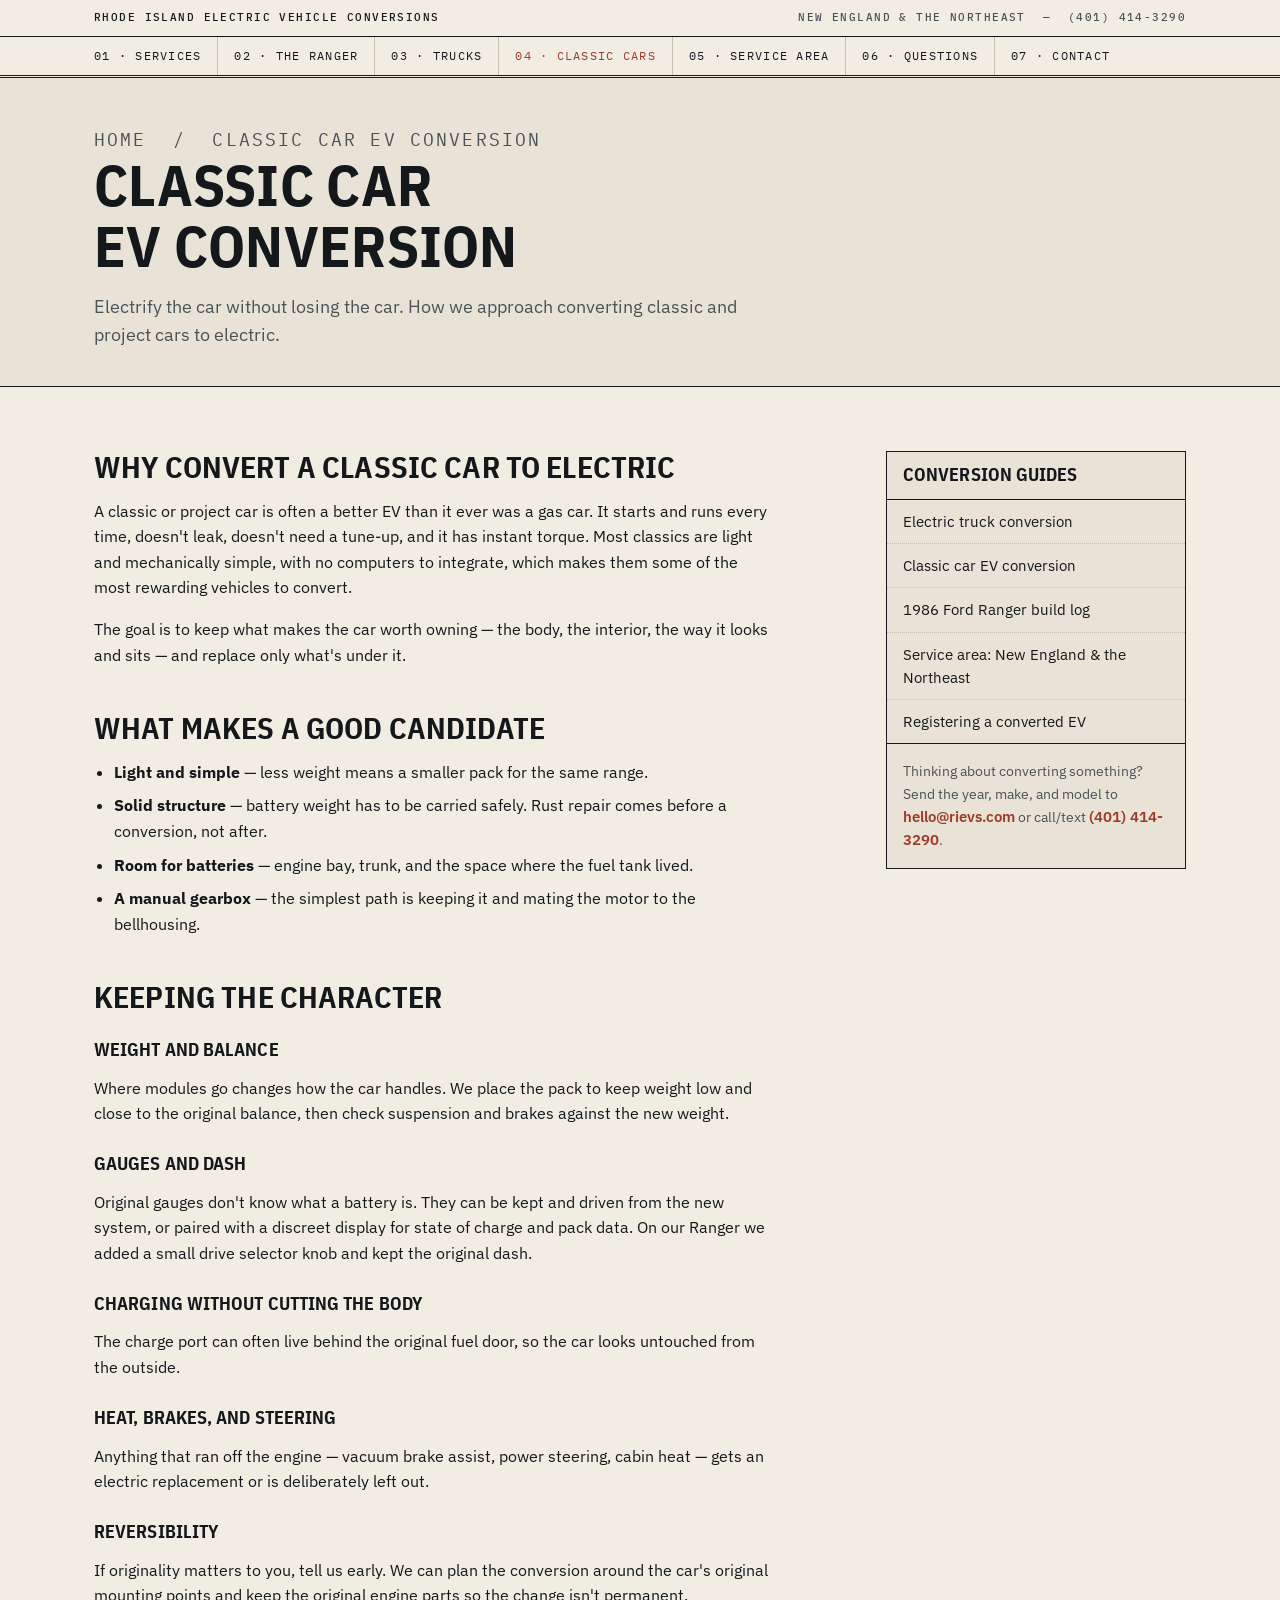
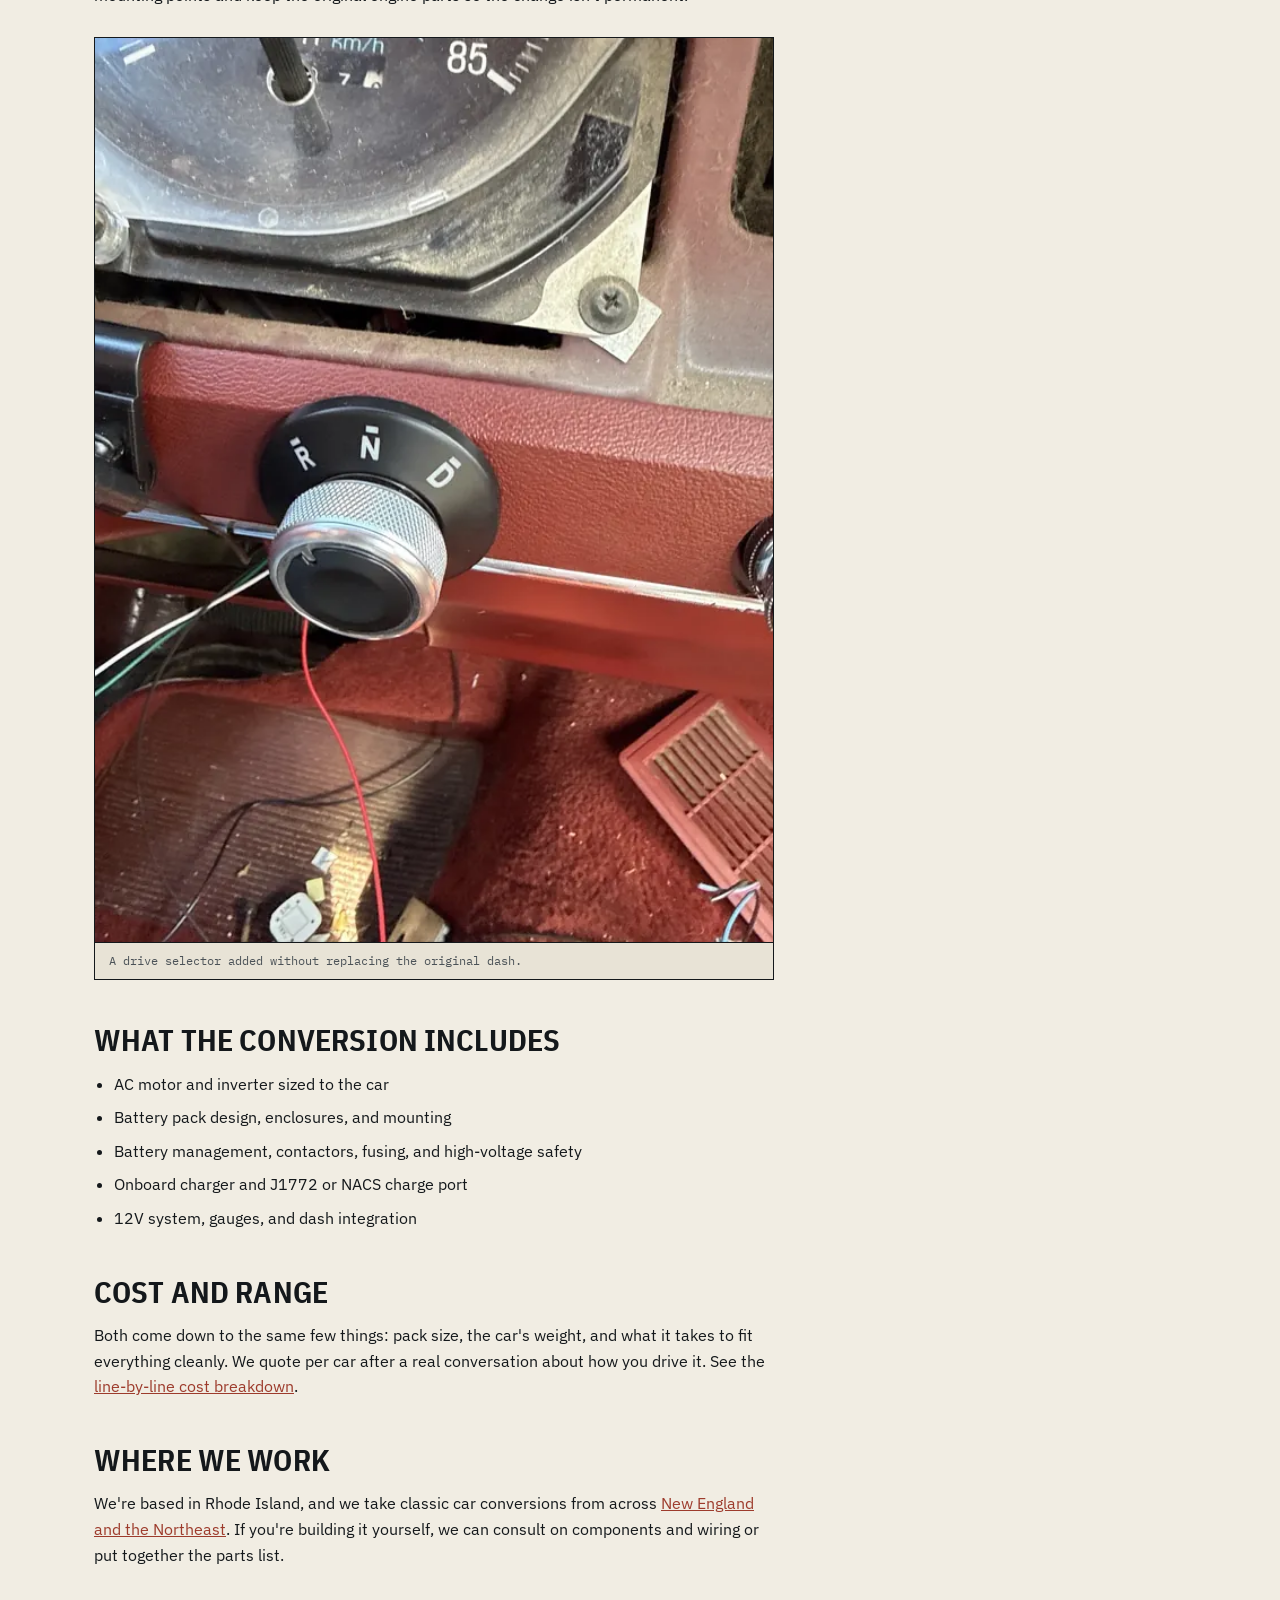
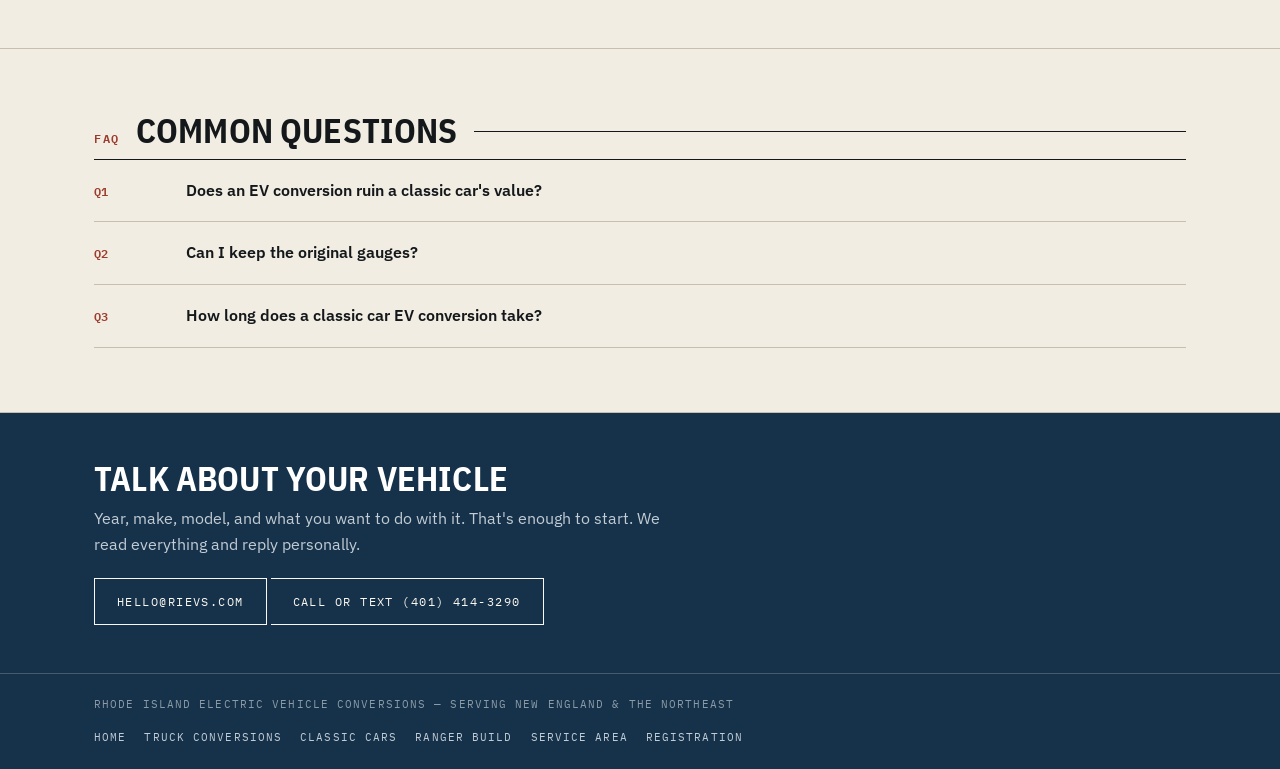
==== classic-car-ev-conversion/index.html @ 39cf6d48 "Publish SEO build-out: five topic pages, sitemap, schema; add phone; cut the shop claim" ====
<!doctype html>
<html lang="en">
<head>
<meta charset="utf-8">
<meta name="viewport" content="width=device-width, initial-scale=1">
<title>Classic Car EV Conversion | Electric Car Conversions in New England</title>
<meta name="description" content="Classic and project car EV conversions in Rhode Island, New England, and the Northeast. How to electrify a classic car while keeping its character: weight, gauges, charging, and reversibility.">
<link rel="canonical" href="https://rievs.com/classic-car-ev-conversion/">
<meta property="og:type" content="article">
<meta property="og:site_name" content="Rhode Island Electric Vehicle Conversions">
<meta property="og:title" content="Classic Car EV Conversion | Electric Car Conversions in New England">
<meta property="og:description" content="Classic and project car EV conversions in Rhode Island, New England, and the Northeast. How to electrify a classic car while keeping its character: weight, gauges, charging, and reversibility.">
<meta property="og:url" content="https://rievs.com/classic-car-ev-conversion/">
<meta property="og:image" content="https://rievs.com/img/og-ranger.jpg">
<meta name="twitter:card" content="summary_large_image">
<link rel="icon" href="/favicon.svg" type="image/svg+xml">
<link rel="icon" href="/favicon-32.png" sizes="32x32" type="image/png">
<link rel="apple-touch-icon" href="/apple-touch-icon.png">
<meta name="theme-color" content="#16324a">
<link rel="preconnect" href="https://fonts.googleapis.com">
<link rel="preconnect" href="https://fonts.gstatic.com" crossorigin>
<link href="https://fonts.googleapis.com/css2?family=IBM+Plex+Mono:wght@400;500;600&family=IBM+Plex+Sans+Condensed:wght@600;700&family=IBM+Plex+Sans:wght@400;600&display=swap" rel="stylesheet">
<link rel="stylesheet" href="/assets/site.css">
<script type="application/ld+json">
{
  "@context": "https://schema.org",
  "@graph": [
    {
      "@type": "BreadcrumbList",
      "itemListElement": [
        {
          "@type": "ListItem",
          "position": 1,
          "name": "Home",
          "item": "https://rievs.com/"
        },
        {
          "@type": "ListItem",
          "position": 2,
          "name": "Classic car EV conversion",
          "item": "https://rievs.com/classic-car-ev-conversion/"
        }
      ]
    },
    {
      "@type": "Article",
      "headline": "Classic car EV conversion",
      "description": "Classic and project car EV conversions in Rhode Island, New England, and the Northeast. How to electrify a classic car while keeping its character: weight, gauges, charging, and reversibility.",
      "image": "https://rievs.com/img/og-ranger.jpg",
      "mainEntityOfPage": "https://rievs.com/classic-car-ev-conversion/",
      "author": {
        "@type": "Organization",
        "name": "Rhode Island Electric Vehicle Conversions",
        "url": "https://rievs.com/"
      },
      "publisher": {
        "@type": "Organization",
        "name": "Rhode Island Electric Vehicle Conversions",
        "url": "https://rievs.com/",
        "logo": {
          "@type": "ImageObject",
          "url": "https://rievs.com/apple-touch-icon.png"
        }
      },
      "dateModified": "2026-09-13"
    },
    {
      "@type": "FAQPage",
      "mainEntity": [
        {
          "@type": "Question",
          "name": "Does an EV conversion ruin a classic car's value?",
          "acceptedAnswer": {
            "@type": "Answer",
            "text": "It depends on the car. For rare, numbers-matching cars, a reversible conversion that keeps the original parts is the safer approach. For drivers and project cars, a well-done conversion can make the car far more usable. Talk to us before you start."
          }
        },
        {
          "@type": "Question",
          "name": "Can I keep the original gauges?",
          "acceptedAnswer": {
            "@type": "Answer",
            "text": "Often, yes. Original gauges can be kept and paired with the new system or a discreet added display."
          }
        },
        {
          "@type": "Question",
          "name": "How long does a classic car EV conversion take?",
          "acceptedAnswer": {
            "@type": "Answer",
            "text": "It varies with the car's condition and the amount of fabrication. We give a timeline with the spec and quote."
          }
        }
      ]
    }
  ]
}
</script>
</head>
<body>
<a class="skip" href="#main">Skip to content</a>

<div class="topbar">
  <div class="wrap">
    <span><a href="/" style="color:inherit;text-decoration:none">Rhode Island Electric Vehicle Conversions</a></span>
    <span class="right">New England &amp; the Northeast &nbsp;&mdash;&nbsp; <a href="tel:+14014143290">(401) 414-3290</a></span>
  </div>
</div>

<nav class="navrail" aria-label="Main">
  <div class="wrap">
    <a href="/#services">01 &middot; Services</a>
    <a href="/ford-ranger-ev-conversion/">02 &middot; The Ranger</a>
    <a href="/electric-truck-conversion/">03 &middot; Trucks</a>
    <a href="/classic-car-ev-conversion/" aria-current="page">04 &middot; Classic cars</a>
    <a href="/ev-conversion-new-england/">05 &middot; Service area</a>
    <a href="/#faq">06 &middot; Questions</a>
    <a href="/#contact">07 &middot; Contact</a>
  </div>
</nav>

<main id="main">
<header class="pagehead">
  <div class="wrap">
    <p class="crumbs"><a href="/">Home</a> &nbsp;/&nbsp; Classic car EV conversion</p>
    <h1>Classic car EV conversion</h1>
    <p>Electrify the car without losing the car. How we approach converting classic and project cars to electric.</p>
  </div>
</header>

<section>
  <div class="wrap article">
    <article class="prose">
      <h2>Why convert a classic car to electric</h2>
      <p>A classic or project car is often a better EV than it ever was a gas car. It starts and runs
        every time, doesn't leak, doesn't need a tune-up, and it has instant torque. Most classics are light and
        mechanically simple, with no computers to integrate, which makes them some of the most rewarding
        vehicles to convert.</p>
      <p>The goal is to keep what makes the car worth owning &mdash; the body, the interior, the way it looks
        and sits &mdash; and replace only what's under it.</p>

      <h2>What makes a good candidate</h2>
      <ul>
        <li><b>Light and simple</b> &mdash; less weight means a smaller pack for the same range.</li>
        <li><b>Solid structure</b> &mdash; battery weight has to be carried safely. Rust repair comes before
          a conversion, not after.</li>
        <li><b>Room for batteries</b> &mdash; engine bay, trunk, and the space where the fuel tank lived.</li>
        <li><b>A manual gearbox</b> &mdash; the simplest path is keeping it and mating the motor to the bellhousing.</li>
      </ul>

      <h2>Keeping the character</h2>
      <h3>Weight and balance</h3>
      <p>Where modules go changes how the car handles. We place the pack to keep weight low and close to the
        original balance, then check suspension and brakes against the new weight.</p>
      <h3>Gauges and dash</h3>
      <p>Original gauges don't know what a battery is. They can be kept and driven from the new system, or
        paired with a discreet display for state of charge and pack data. On our Ranger we added a small
        drive selector knob and kept the original dash.</p>
      <h3>Charging without cutting the body</h3>
      <p>The charge port can often live behind the original fuel door, so the car looks untouched from
        the outside.</p>
      <h3>Heat, brakes, and steering</h3>
      <p>Anything that ran off the engine &mdash; vacuum brake assist, power steering, cabin heat &mdash; gets
        an electric replacement or is deliberately left out.</p>
      <h3>Reversibility</h3>
      <p>If originality matters to you, tell us early. We can plan the conversion around the car's
        original mounting points and keep the original engine parts so the change isn't permanent.</p>

      <figure>
        <img src="/img/selector-800.webp" srcset="/img/selector-800.webp 800w, /img/selector-1600.webp 1600w" sizes="(max-width:900px) 100vw, 700px"
             width="1350" height="1800" loading="lazy" alt="Discreet rotary drive selector installed in an original dashboard during an EV conversion">
        <figcaption>A drive selector added without replacing the original dash.</figcaption>
      </figure>

      <h2>What the conversion includes</h2>
      <ul>
        <li>AC motor and inverter sized to the car</li>
        <li>Battery pack design, enclosures, and mounting</li>
        <li>Battery management, contactors, fusing, and high-voltage safety</li>
        <li>Onboard charger and J1772 or NACS charge port</li>
        <li>12V system, gauges, and dash integration</li>
      </ul>

      <h2>Cost and range</h2>
      <p>Both come down to the same few things: pack size, the car's weight, and what it takes to fit
        everything cleanly. We quote per car after a real conversation about how you drive it. See the
        <a href="/#faq">line-by-line cost breakdown</a>.</p>

      <h2>Where we work</h2>
      <p>We're based in Rhode Island, and we take classic car conversions from across
        <a href="/ev-conversion-new-england/">New England and the Northeast</a>. If you're building it yourself,
        we can consult on components and wiring or put together the parts list.</p>

    </article>
    <aside class="aside" aria-label="Guides">
      <h2>Conversion guides</h2>
      <ul>
        <li><a href="/electric-truck-conversion/">Electric truck conversion</a></li>
        <li><a href="/classic-car-ev-conversion/" aria-current="page">Classic car EV conversion</a></li>
        <li><a href="/ford-ranger-ev-conversion/">1986 Ford Ranger build log</a></li>
        <li><a href="/ev-conversion-new-england/">Service area: New England &amp; the Northeast</a></li>
        <li><a href="/ev-conversion-registration/">Registering a converted EV</a></li>
      </ul>
      <div class="ask">Thinking about converting something? Send the year, make, and model to
        <a href="mailto:hello@rievs.com?subject=EV%20conversion%20inquiry">hello@rievs.com</a> or call/text <a href="tel:+14014143290">(401) 414-3290</a>.</div>
    </aside>
  </div>
</section>

<section>
  <div class="wrap">
    <div class="sec-head"><span class="sec-no">FAQ</span><h2>Common questions</h2><span class="fill"></span></div>
    <div class="faq">
      <details>
        <summary><span class="q">Q1</span><span>Does an EV conversion ruin a classic car&#x27;s value?</span></summary>
        <div class="answer"><p>It depends on the car. For rare, numbers-matching cars, a reversible conversion that keeps the original parts is the safer approach. For drivers and project cars, a well-done conversion can make the car far more usable. Talk to us before you start.</p></div>
      </details>
      <details>
        <summary><span class="q">Q2</span><span>Can I keep the original gauges?</span></summary>
        <div class="answer"><p>Often, yes. Original gauges can be kept and paired with the new system or a discreet added display.</p></div>
      </details>
      <details>
        <summary><span class="q">Q3</span><span>How long does a classic car EV conversion take?</span></summary>
        <div class="answer"><p>It varies with the car's condition and the amount of fabrication. We give a timeline with the spec and quote.</p></div>
      </details>
    </div>
  </div>
</section>
<section class="cta-band">
  <div class="wrap">
    <h2>Talk about your vehicle</h2>
    <p>Year, make, model, and what you want to do with it. That's enough to start. We read everything and reply personally.</p>
    <a class="btn" href="mailto:hello@rievs.com?subject=EV%20conversion%20inquiry">hello@rievs.com</a>
    <a class="btn" href="tel:+14014143290" style="border-left:none">Call or text (401) 414-3290</a>
  </div>
</section>
</main>

<footer>
  <div class="wrap">
    <span>Rhode Island Electric Vehicle Conversions &mdash; serving New England &amp; the Northeast</span>
    <nav aria-label="Footer">
      <a href="/">Home</a>
      <a href="/electric-truck-conversion/">Truck conversions</a>
      <a href="/classic-car-ev-conversion/">Classic cars</a>
      <a href="/ford-ranger-ev-conversion/">Ranger build</a>
      <a href="/ev-conversion-new-england/">Service area</a>
      <a href="/ev-conversion-registration/">Registration</a>
    </nav>
  </div>
</footer>
</body>
</html>
---- assets/site.css ----
:root{
    --paper:#f1ede3;
    --paper-2:#e8e3d6;
    --ink:#14181b;
    --ink-2:#4b5257;
    --rule:#c6bfae;
    --rule-hard:#14181b;
    --oxide:#9d3b2c;        /* figure numbers, section marks */
    --navy:#16324a;         /* bay, plates, footer */
    --max:1140px;
  }
  *{box-sizing:border-box}
  html{scroll-behavior:smooth}
  body{
    margin:0; background:var(--paper); color:var(--ink);
    font:16px/1.6 "IBM Plex Sans",ui-sans-serif,-apple-system,Helvetica,Arial,sans-serif;
    -webkit-font-smoothing:antialiased;
  }
  a{color:var(--oxide)}
  .wrap{max-width:var(--max); margin:0 auto; padding:0 24px}
  h1,h2,h3{font-family:"IBM Plex Sans Condensed",Impact,sans-serif; font-weight:700;
    line-height:1.05; margin:0; text-transform:uppercase; letter-spacing:.005em}
  .mono{font-family:"IBM Plex Mono",ui-monospace,Menlo,monospace}

  /* ---------- top bar ---------- */
  .topbar{border-bottom:1px solid var(--rule-hard); background:var(--paper)}
  .topbar .wrap{display:flex; justify-content:space-between; align-items:baseline;
    gap:16px; padding-block:9px; flex-wrap:wrap}
  .topbar span{font-family:"IBM Plex Mono",monospace; font-size:11px; font-weight:500;
    letter-spacing:.13em; text-transform:uppercase}
  .topbar .right{color:var(--ink-2)}
  .topbar a{color:inherit; text-decoration:none}
  .topbar a:hover{color:var(--oxide)}
  .mailplate a.tel{display:block; margin-top:16px; font-family:"IBM Plex Mono",monospace;
    font-weight:500; font-size:15px; letter-spacing:.05em; color:#c2ccd4; word-break:normal}
  .mailplate a.tel:hover{color:#e6b88a}

  /* ---------- nav rail ---------- */
  .navrail{border-bottom:3px double var(--rule-hard); background:var(--paper)}
  .navrail .wrap{display:flex; gap:0; flex-wrap:wrap; padding-block:0}
  .navrail a{font-family:"IBM Plex Mono",monospace; font-size:11.5px; letter-spacing:.11em;
    text-transform:uppercase; text-decoration:none; color:var(--ink); padding:10px 16px 10px 0;
    margin-right:16px; border-right:1px solid var(--rule)}
  .navrail a:last-child{border-right:none; margin-right:0}
  .navrail a:hover{color:var(--oxide)}
  @media(max-width:640px){ .navrail a{padding-right:10px; margin-right:10px; font-size:10.5px} }

  /* ---------- masthead ---------- */
  .masthead{position:relative; border-bottom:1px solid var(--rule-hard);
    background:var(--navy); min-height:min(78vh,720px); display:flex; align-items:flex-end}
  .masthead-photo{position:absolute; inset:0; overflow:hidden}
  .masthead-photo img{width:100%; height:100%; object-fit:cover; display:block;
    filter:saturate(.9) contrast(1.04)}
  .masthead::after{content:""; position:absolute; inset:0;
    background:linear-gradient(to top, rgba(12,18,24,.94) 0%, rgba(12,18,24,.62) 38%, rgba(12,18,24,.18) 72%, rgba(12,18,24,.30) 100%)}
  .masthead .wrap{position:relative; z-index:2; padding-block:0 44px; width:100%}
  .plate{border:1px solid rgba(241,237,227,.55); border-left-width:4px;
    padding:26px 28px 28px; max-width:720px; background:rgba(12,18,24,.34)}
  .plate .stamp{font-family:"IBM Plex Mono",monospace; font-size:11px; letter-spacing:.16em;
    text-transform:uppercase; color:#e6b88a; display:block; margin-bottom:14px}
  .masthead h1{font-size:clamp(38px,7.4vw,76px); color:#fbf8f1; margin-bottom:16px}
  .masthead p{color:#d3d9de; font-size:clamp(15.5px,1.7vw,18px); max-width:52ch; margin:0 0 22px}
  .cta{display:flex; gap:0; flex-wrap:wrap}
  .btn{font-family:"IBM Plex Mono",monospace; font-size:12px; letter-spacing:.12em;
    text-transform:uppercase; text-decoration:none; padding:13px 22px; border:1px solid #fbf8f1;
    display:inline-block}
  .btn-a{background:#fbf8f1; color:var(--ink)}
  .btn-a:hover{background:var(--oxide); border-color:var(--oxide); color:#fbf8f1}
  .btn-b{color:#fbf8f1; border-left:none}
  .btn-b:hover{background:rgba(251,248,241,.14)}
  @media(max-width:520px){ .btn-b{border-left:1px solid #fbf8f1} }

  /* ---------- sections ---------- */
  section{padding:64px 0; border-bottom:1px solid var(--rule)}
  .sec-head{display:flex; align-items:baseline; gap:16px; margin-bottom:10px}
  .sec-no{font-family:"IBM Plex Mono",monospace; font-size:11.5px; font-weight:600;
    letter-spacing:.14em; color:var(--oxide); white-space:nowrap}
  .sec-head h2{font-size:clamp(24px,3.3vw,34px)}
  .sec-head .fill{flex:1; height:1px; background:var(--rule-hard); align-self:center}
  .lede{color:var(--ink-2); max-width:64ch; margin:0 0 34px; font-size:15.5px}

  /* ---------- numbered list rows (services, process) ---------- */
  .rows{border-top:1px solid var(--rule-hard)}
  .row{display:grid; grid-template-columns:88px 1fr 1.05fr; gap:26px;
    padding:24px 0; border-bottom:1px solid var(--rule); align-items:start}
  @media(max-width:800px){ .row{grid-template-columns:62px 1fr; gap:18px}
    .row .row-detail{grid-column:2} }
  .row-no{font-family:"IBM Plex Mono",monospace; font-size:13px; font-weight:600; color:var(--oxide);
    padding-top:3px}
  .row h3{font-size:20px; margin-bottom:8px}
  .row p{color:var(--ink-2); font-size:15px; margin:0}
  .row ul{margin:0; padding:0; list-style:none}
  .row li{font-family:"IBM Plex Mono",monospace; font-size:12.5px; color:var(--ink-2);
    padding:5px 0; border-bottom:1px dotted var(--rule)}
  .row li:last-child{border-bottom:none}

  /* ---------- build / spec sheet ---------- */
  .build-grid{display:grid; grid-template-columns:1fr 1fr; gap:0; border:1px solid var(--rule-hard)}
  @media(max-width:800px){ .build-grid{grid-template-columns:1fr} }
  .build-fig{border-right:1px solid var(--rule-hard); background:var(--paper-2)}
  @media(max-width:800px){ .build-fig{border-right:none; border-bottom:1px solid var(--rule-hard)} }
  .build-fig .frame{aspect-ratio:4/5; overflow:hidden; display:flex; align-items:center;
    justify-content:center; color:#8c8474; font-family:"IBM Plex Mono",monospace; font-size:12px}
  .build-fig img{width:100%; height:100%; object-fit:cover; display:block}
  .build-fig .cap{border-top:1px solid var(--rule-hard); padding:10px 16px;
    font-family:"IBM Plex Mono",monospace; font-size:11.5px; color:var(--ink-2)}
  .build-data{padding:24px 26px}
  .specs{width:100%; border-collapse:collapse; font-size:14px}
  .specs td{padding:9px 0; border-bottom:1px dotted var(--rule); vertical-align:top}
  .specs td:first-child{font-family:"IBM Plex Mono",monospace; font-size:11.5px;
    letter-spacing:.09em; text-transform:uppercase; color:var(--ink-2); width:46%; padding-right:14px}
  .status{margin-top:22px; border:1px solid var(--rule-hard); border-left:4px solid var(--oxide);
    padding:14px 16px; font-size:14px; color:var(--ink-2); background:var(--paper-2)}
  .status b{font-family:"IBM Plex Mono",monospace; font-size:11px; letter-spacing:.12em;
    text-transform:uppercase; color:var(--ink); display:block; margin-bottom:6px}
  .repo-note{margin-top:20px; font-size:14px; color:var(--ink-2)}

  /* ---------- plates (gallery) ---------- */
  .gallery{display:grid; grid-template-columns:1fr 1fr; gap:28px}
  @media(max-width:700px){ .gallery{grid-template-columns:1fr} }
  .gallery figure{margin:0; cursor:zoom-in}
  .gallery .frame{border:1px solid var(--rule-hard); background:var(--paper-2);
    aspect-ratio:4/3; overflow:hidden; display:flex; align-items:center; justify-content:center;
    color:#8c8474; font-family:"IBM Plex Mono",monospace; font-size:12px}
  .gallery img{width:100%; height:100%; object-fit:cover; display:block}
  .gallery figure:hover .frame{border-color:var(--oxide)}
  .gallery figcaption{font-family:"IBM Plex Mono",monospace; font-size:11.5px; line-height:1.55;
    color:var(--ink-2); padding-top:9px}
  .gallery .fig-no{color:var(--oxide); font-weight:600}
  .gallery figure.tall{grid-row:span 1}

  /* ---------- faq ---------- */
  .faq{border-top:1px solid var(--rule-hard)}
  details{border-bottom:1px solid var(--rule); padding:0}
  summary{cursor:pointer; list-style:none; display:grid; grid-template-columns:72px 1fr;
    gap:20px; padding:18px 0; font-weight:600; font-size:16px; align-items:baseline}
  @media(max-width:800px){ summary{grid-template-columns:52px 1fr; gap:14px} }
  summary::-webkit-details-marker{display:none}
  summary .q{font-family:"IBM Plex Mono",monospace; font-size:12px; font-weight:600; color:var(--oxide)}
  details[open] summary{border-bottom:1px dotted var(--rule)}
  .answer{padding:16px 0 22px 92px; color:var(--ink-2); font-size:15px}
  @media(max-width:800px){ .answer{padding-left:66px} }
  .answer p{margin:0 0 12px; max-width:66ch}
  .answer p:last-child{margin-bottom:0}
  .answer ul{margin:0 0 12px; padding-left:18px; max-width:66ch}
  .answer li{margin-bottom:8px}
  .answer li b{color:var(--ink)}

  /* ---------- contact ---------- */
  #contact{background:var(--navy); border-bottom:none; color:#eaeef2}
  #contact .sec-head h2{color:#fff}
  #contact .sec-no{color:#e6b88a}
  #contact .sec-head .fill{background:rgba(234,238,242,.4)}
  #contact .lede{color:#c2ccd4}
  .mailplate{border:1px solid rgba(234,238,242,.5); border-left-width:4px; padding:22px 24px;
    max-width:620px}
  .mailplate .stamp{font-family:"IBM Plex Mono",monospace; font-size:11px; letter-spacing:.14em;
    text-transform:uppercase; color:#e6b88a; display:block; margin-bottom:10px}
  .mailplate a{font-family:"IBM Plex Sans Condensed",sans-serif; font-weight:700;
    font-size:clamp(24px,4vw,36px); color:#fff; text-decoration:none; word-break:break-all}
  .mailplate a:hover{color:#e6b88a}

  /* ---------- colophon ---------- */
  footer{background:var(--navy); color:#8c9aa6; border-top:1px solid rgba(234,238,242,.22)}
  footer .wrap{display:flex; justify-content:space-between; gap:16px; flex-wrap:wrap;
    padding-block:22px; font-family:"IBM Plex Mono",monospace; font-size:11px;
    letter-spacing:.1em; text-transform:uppercase}

  /* ---------- lightbox ---------- */
  .lightbox{position:fixed; inset:0; z-index:50; background:rgba(12,18,24,.96);
    display:none; align-items:center; justify-content:center; padding:28px; cursor:zoom-out}
  .lightbox.open{display:flex}
  .lightbox img{max-width:100%; max-height:82vh; display:block; border:1px solid rgba(241,237,227,.4)}
  .lightbox figcaption{text-align:center; color:#c2ccd4; margin-top:14px;
    font-family:"IBM Plex Mono",monospace; font-size:12px}
  .lb-close{position:absolute; top:14px; right:20px; color:#c2ccd4; font-size:28px;
    background:none; border:none; cursor:pointer; line-height:1; font-family:"IBM Plex Mono",monospace}
  .lb-close:hover{color:#fff}

  /* ---------- skip link / focus ---------- */
  .skip{position:absolute; left:-9999px; top:0; background:var(--ink); color:#fff; padding:8px 12px; z-index:60}
  .skip:focus{left:12px; top:12px}
  a:focus-visible,summary:focus-visible,.btn:focus-visible{outline:2px solid var(--oxide); outline-offset:2px}
  .navrail a[aria-current="page"]{color:var(--oxide)}

  /* ---------- inner pages ---------- */
  .pagehead{border-bottom:1px solid var(--rule-hard); padding:48px 0 36px; background:var(--paper-2)}
  .crumbs{font-family:"IBM Plex Mono",monospace; font-size:11px; letter-spacing:.12em; text-transform:uppercase;
    color:var(--ink-2); margin:0 0 16px}
  .crumbs a{color:var(--ink-2); text-decoration:none}
  .crumbs a:hover{color:var(--oxide)}
  .pagehead h1{font-size:clamp(32px,5.4vw,58px); margin-bottom:16px; max-width:18ch; text-wrap:balance}
  .pagehead p{color:var(--ink-2); font-size:clamp(15.5px,1.6vw,18px); max-width:60ch; margin:0}
  .article{display:grid; grid-template-columns:minmax(0,1fr) 300px; gap:48px; align-items:start}
  @media(max-width:900px){ .article{grid-template-columns:1fr} }
  .prose{max-width:68ch}
  .prose h2{font-size:clamp(22px,2.8vw,30px); margin:44px 0 14px; text-wrap:balance}
  .prose h2:first-child{margin-top:0}
  .prose h3{font-size:18px; margin:28px 0 8px}
  .prose p,.prose li{font-size:16px; color:var(--ink)}
  .prose ul,.prose ol{padding-left:20px}
  .prose li{margin-bottom:8px}
  .prose figure{margin:28px 0; border:1px solid var(--rule-hard); background:var(--paper-2)}
  .prose figure img{width:100%; height:auto; display:block}
  .prose figcaption{border-top:1px solid var(--rule-hard); padding:9px 14px; font-family:"IBM Plex Mono",monospace;
    font-size:11.5px; color:var(--ink-2)}
  .prose table{width:100%; border-collapse:collapse; font-size:14.5px; margin:18px 0}
  .prose td,.prose th{text-align:left; padding:9px 10px 9px 0; border-bottom:1px dotted var(--rule); vertical-align:top}
  .prose th{font-family:"IBM Plex Mono",monospace; font-size:11px; letter-spacing:.1em; text-transform:uppercase;
    color:var(--ink-2); border-bottom:1px solid var(--rule-hard)}
  .tablewrap{overflow-x:auto}
  .note{border:1px solid var(--rule-hard); border-left:4px solid var(--oxide); background:var(--paper-2);
    padding:14px 16px; font-size:14.5px; color:var(--ink-2); margin:22px 0}
  .aside{position:sticky; top:20px; border:1px solid var(--rule-hard); background:var(--paper-2)}
  @media(max-width:900px){ .aside{position:static} }
  .aside h2{font-size:18px; padding:14px 16px; border-bottom:1px solid var(--rule-hard)}
  .aside ul{list-style:none; margin:0; padding:0}
  .aside li{border-bottom:1px dotted var(--rule)}
  .aside li:last-child{border-bottom:none}
  .aside a{display:block; padding:10px 16px; text-decoration:none; color:var(--ink); font-size:14.5px}
  .aside a:hover{color:var(--oxide)}
  .aside .ask{padding:16px; border-top:1px solid var(--rule-hard); font-size:14px; color:var(--ink-2)}
  .aside .ask a{padding:0; display:inline; color:var(--oxide); font-weight:600}
  .linkrows{border-top:1px solid var(--rule-hard); margin-top:8px}
  .linkrow{display:grid; grid-template-columns:88px 1fr auto; gap:26px; padding:18px 0; border-bottom:1px solid var(--rule);
    align-items:baseline; text-decoration:none; color:var(--ink)}
  @media(max-width:800px){ .linkrow{grid-template-columns:62px 1fr; gap:18px} .linkrow .go{display:none} }
  .linkrow:hover h3{color:var(--oxide)}
  .linkrow p{margin:4px 0 0; color:var(--ink-2); font-size:15px}
  .linkrow .go{font-family:"IBM Plex Mono",monospace; font-size:12px; letter-spacing:.1em; color:var(--oxide)}
  .cta-band{background:var(--navy); color:#eaeef2; padding:48px 0; border-bottom:none}
  .cta-band h2{color:#fff; font-size:clamp(24px,3.3vw,34px); margin-bottom:10px}
  .cta-band p{color:#c2ccd4; max-width:60ch; margin:0 0 20px}
  .cta-band .btn{color:#fbf8f1}
  .cta-band .btn:hover{background:var(--oxide); border-color:var(--oxide)}
  footer nav{display:flex; gap:18px; flex-wrap:wrap}
  footer a{color:#c2ccd4; text-decoration:none}
  footer a:hover{color:#fff}
  @media (prefers-reduced-motion: reduce){ html{scroll-behavior:auto} }
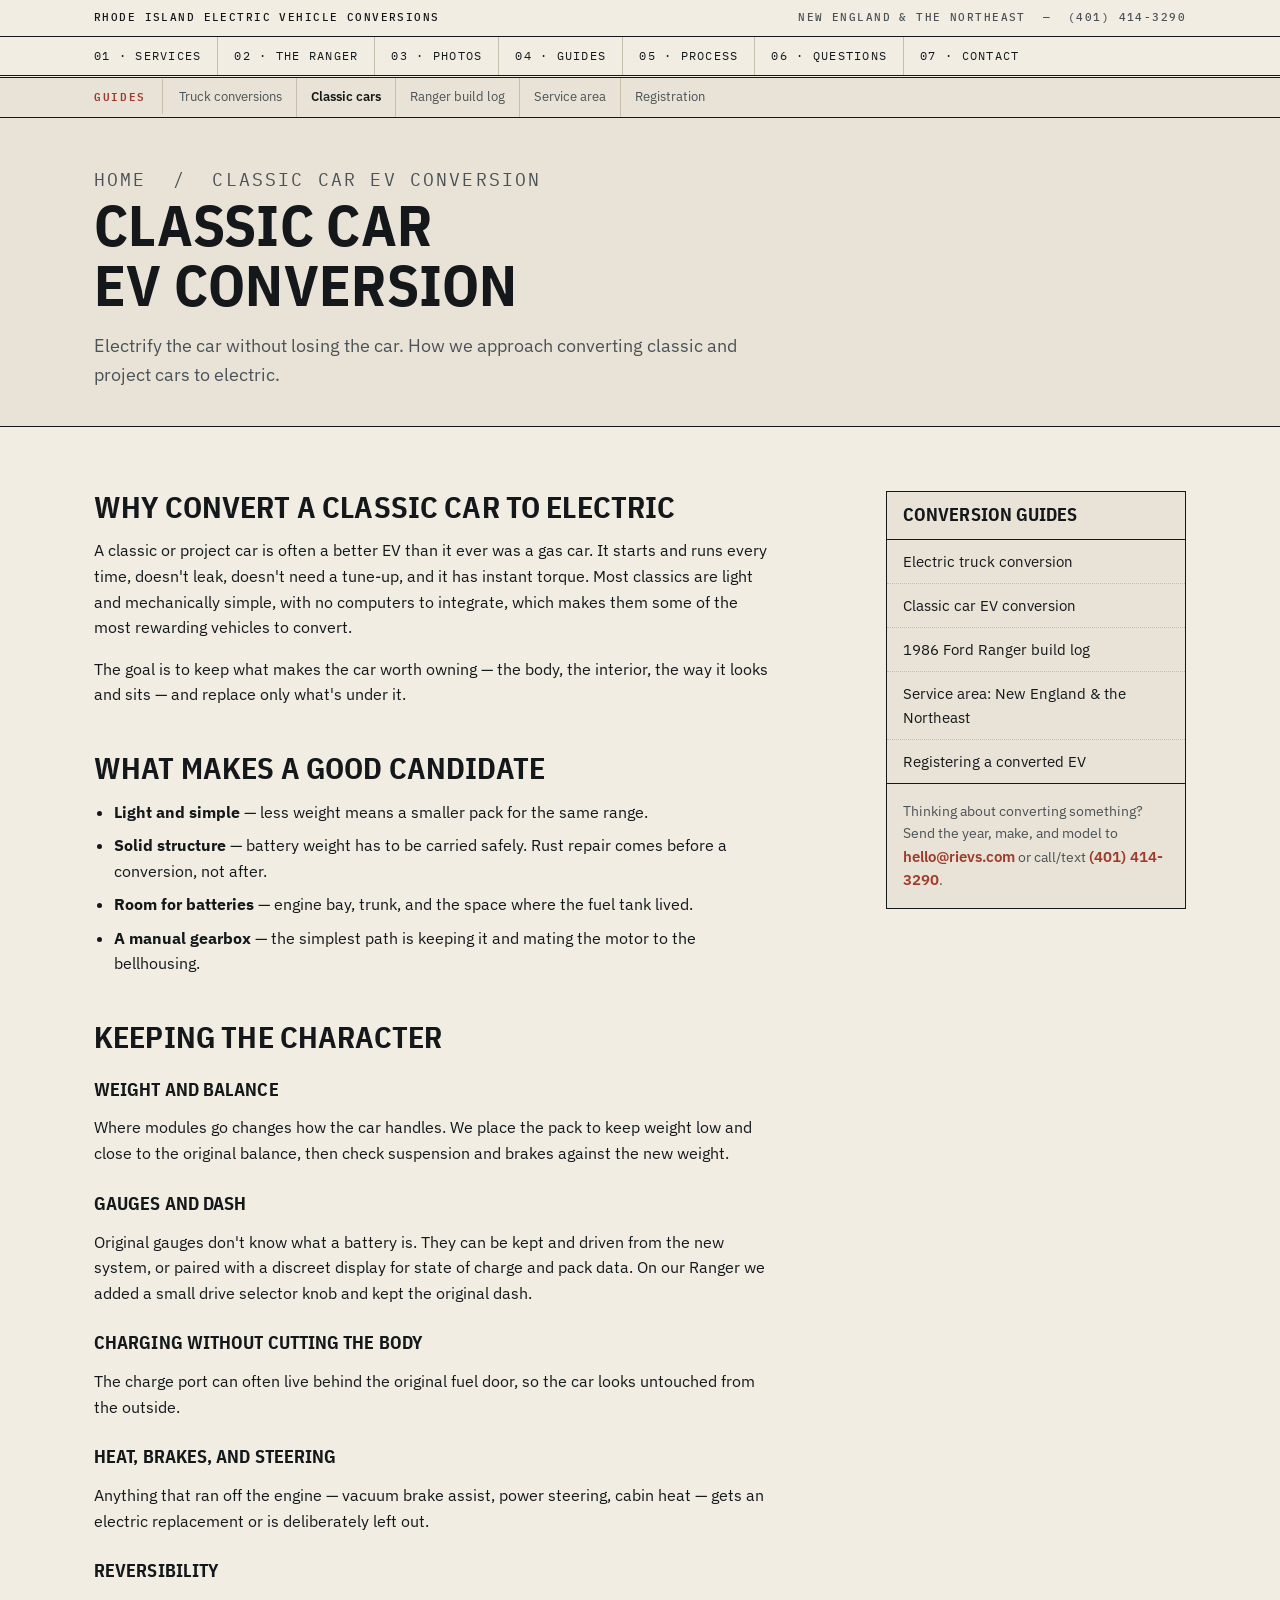
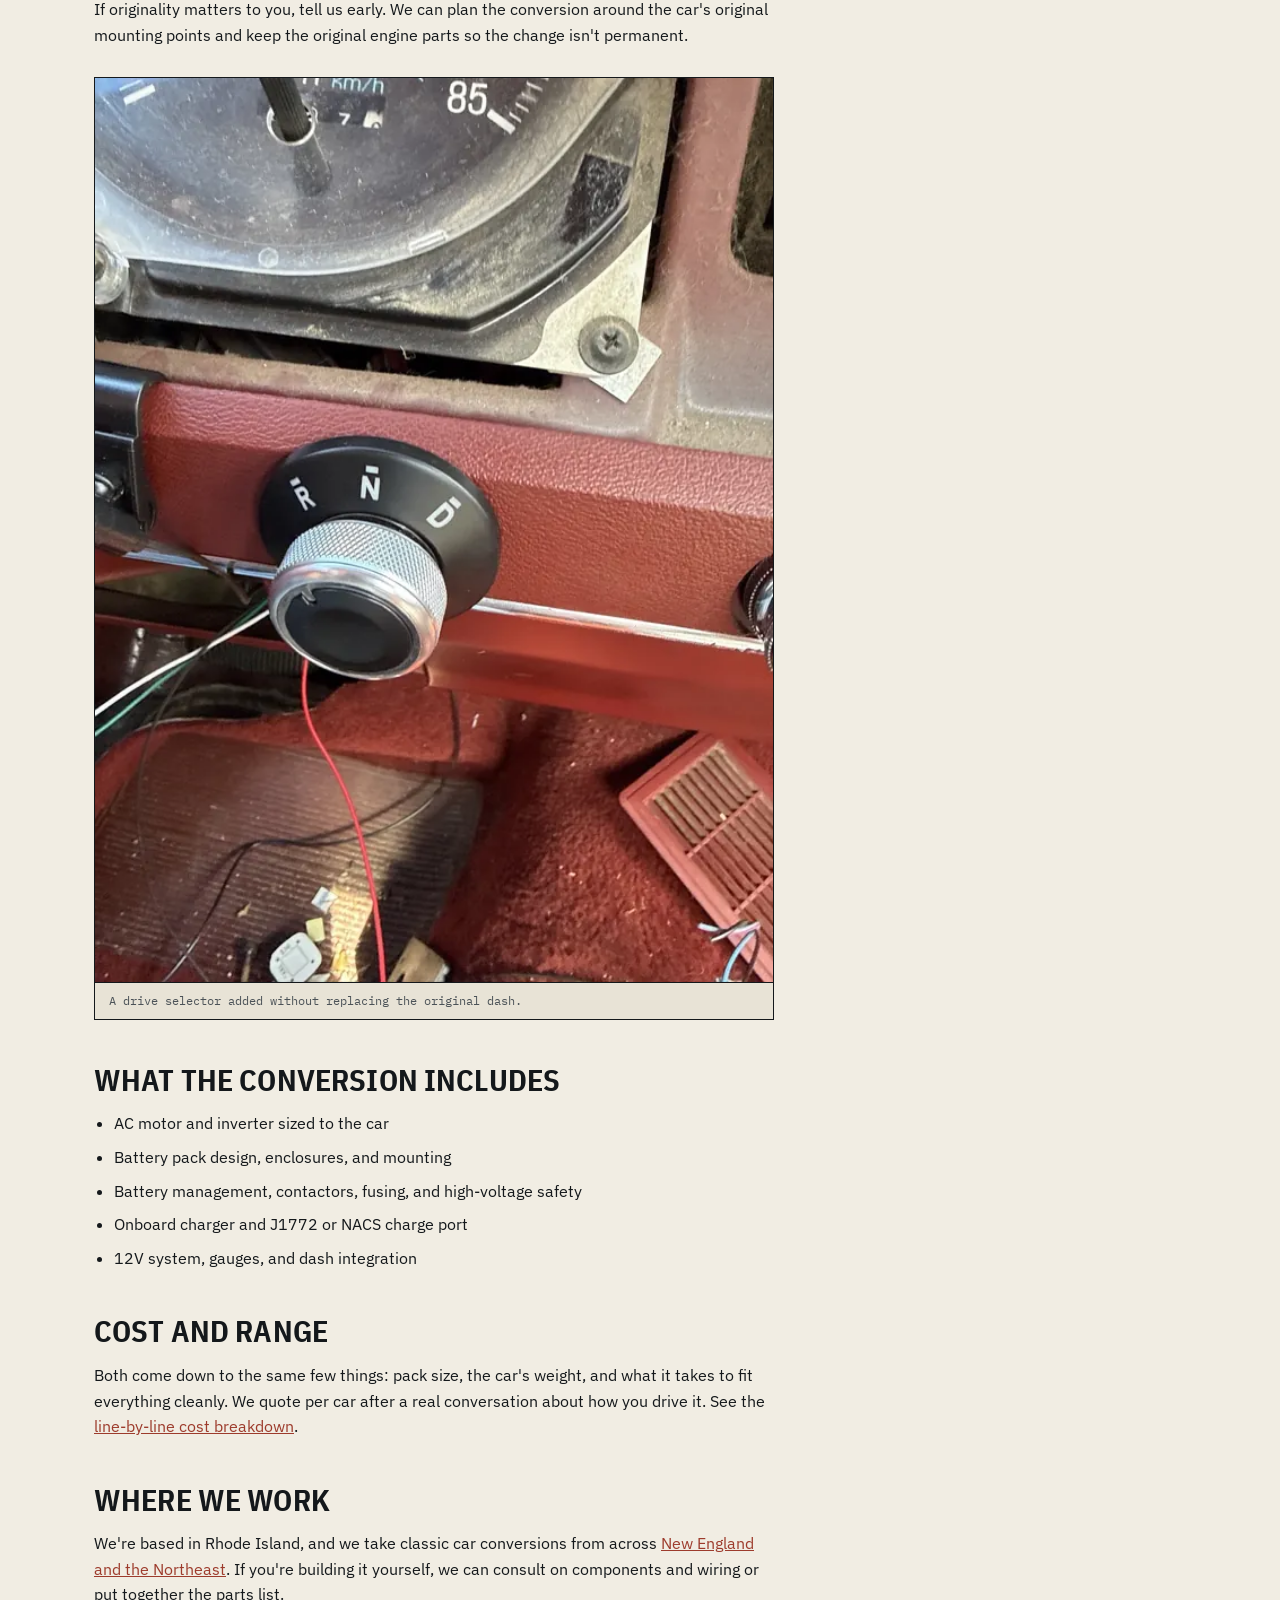
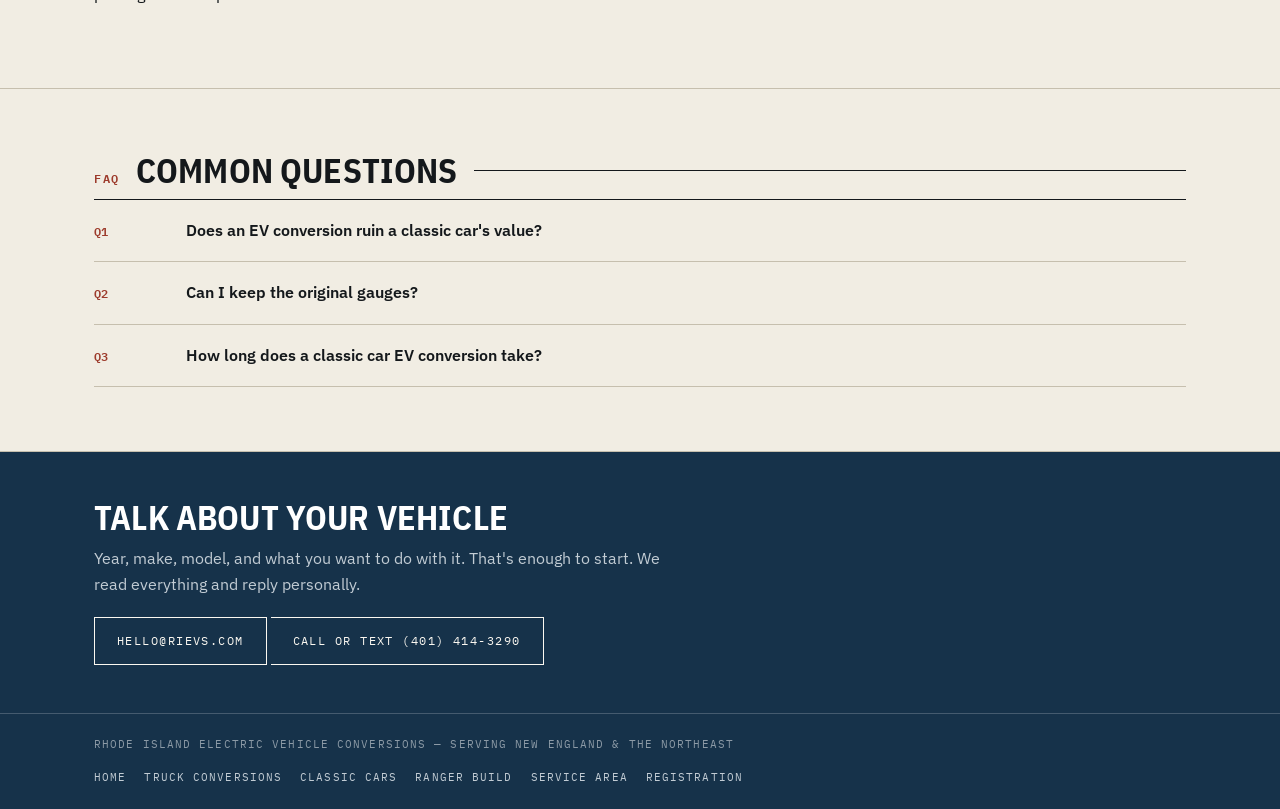
==== commit 34a51240: "Split nav: numbered homepage sections plus a guides rail with all five pages" ====
--- a/classic-car-ev-conversion/index.html
+++ b/classic-car-ev-conversion/index.html
@@ -110,12 +110,23 @@
 <nav class="navrail" aria-label="Main">
   <div class="wrap">
     <a href="/#services">01 &middot; Services</a>
-    <a href="/ford-ranger-ev-conversion/">02 &middot; The Ranger</a>
-    <a href="/electric-truck-conversion/">03 &middot; Trucks</a>
-    <a href="/classic-car-ev-conversion/" aria-current="page">04 &middot; Classic cars</a>
-    <a href="/ev-conversion-new-england/">05 &middot; Service area</a>
+    <a href="/#build">02 &middot; The Ranger</a>
+    <a href="/#gallery">03 &middot; Photos</a>
+    <a href="/#guides">04 &middot; Guides</a>
+    <a href="/#process">05 &middot; Process</a>
     <a href="/#faq">06 &middot; Questions</a>
     <a href="/#contact">07 &middot; Contact</a>
+  </div>
+</nav>
+
+<nav class="guiderail" aria-label="Guides">
+  <div class="wrap">
+    <span class="grail-label">Guides</span>
+    <a href="/electric-truck-conversion/">Truck conversions</a>
+    <a href="/classic-car-ev-conversion/" aria-current="page">Classic cars</a>
+    <a href="/ford-ranger-ev-conversion/">Ranger build log</a>
+    <a href="/ev-conversion-new-england/">Service area</a>
+    <a href="/ev-conversion-registration/">Registration</a>
   </div>
 </nav>
 
--- a/assets/site.css
+++ b/assets/site.css
@@ -31,6 +31,18 @@
   .topbar .right{color:var(--ink-2)}
   .topbar a{color:inherit; text-decoration:none}
   .topbar a:hover{color:var(--oxide)}
+  .guiderail{border-bottom:1px solid var(--rule-hard); background:var(--paper-2)}
+  .guiderail .wrap{display:flex; flex-wrap:wrap; align-items:baseline; gap:0; padding-block:0}
+  .guiderail .grail-label{font-family:"IBM Plex Mono",monospace; font-size:10.5px;
+    letter-spacing:.16em; text-transform:uppercase; color:var(--oxide); font-weight:600;
+    padding:9px 16px 9px 0; margin-right:16px; border-right:1px solid var(--rule)}
+  .guiderail a{font-family:"IBM Plex Sans",sans-serif; font-size:13px; text-decoration:none;
+    color:var(--ink-2); padding:9px 14px 9px 0; margin-right:14px;
+    border-right:1px solid var(--rule)}
+  .guiderail a:last-child{border-right:none; margin-right:0}
+  .guiderail a:hover{color:var(--oxide)}
+  .guiderail a[aria-current="page"]{color:var(--ink); font-weight:600}
+  @media(max-width:640px){ .guiderail a{font-size:12px; padding-right:9px; margin-right:9px} }
   .mailplate a.tel{display:block; margin-top:16px; font-family:"IBM Plex Mono",monospace;
     font-weight:500; font-size:15px; letter-spacing:.05em; color:#c2ccd4; word-break:normal}
   .mailplate a.tel:hover{color:#e6b88a}
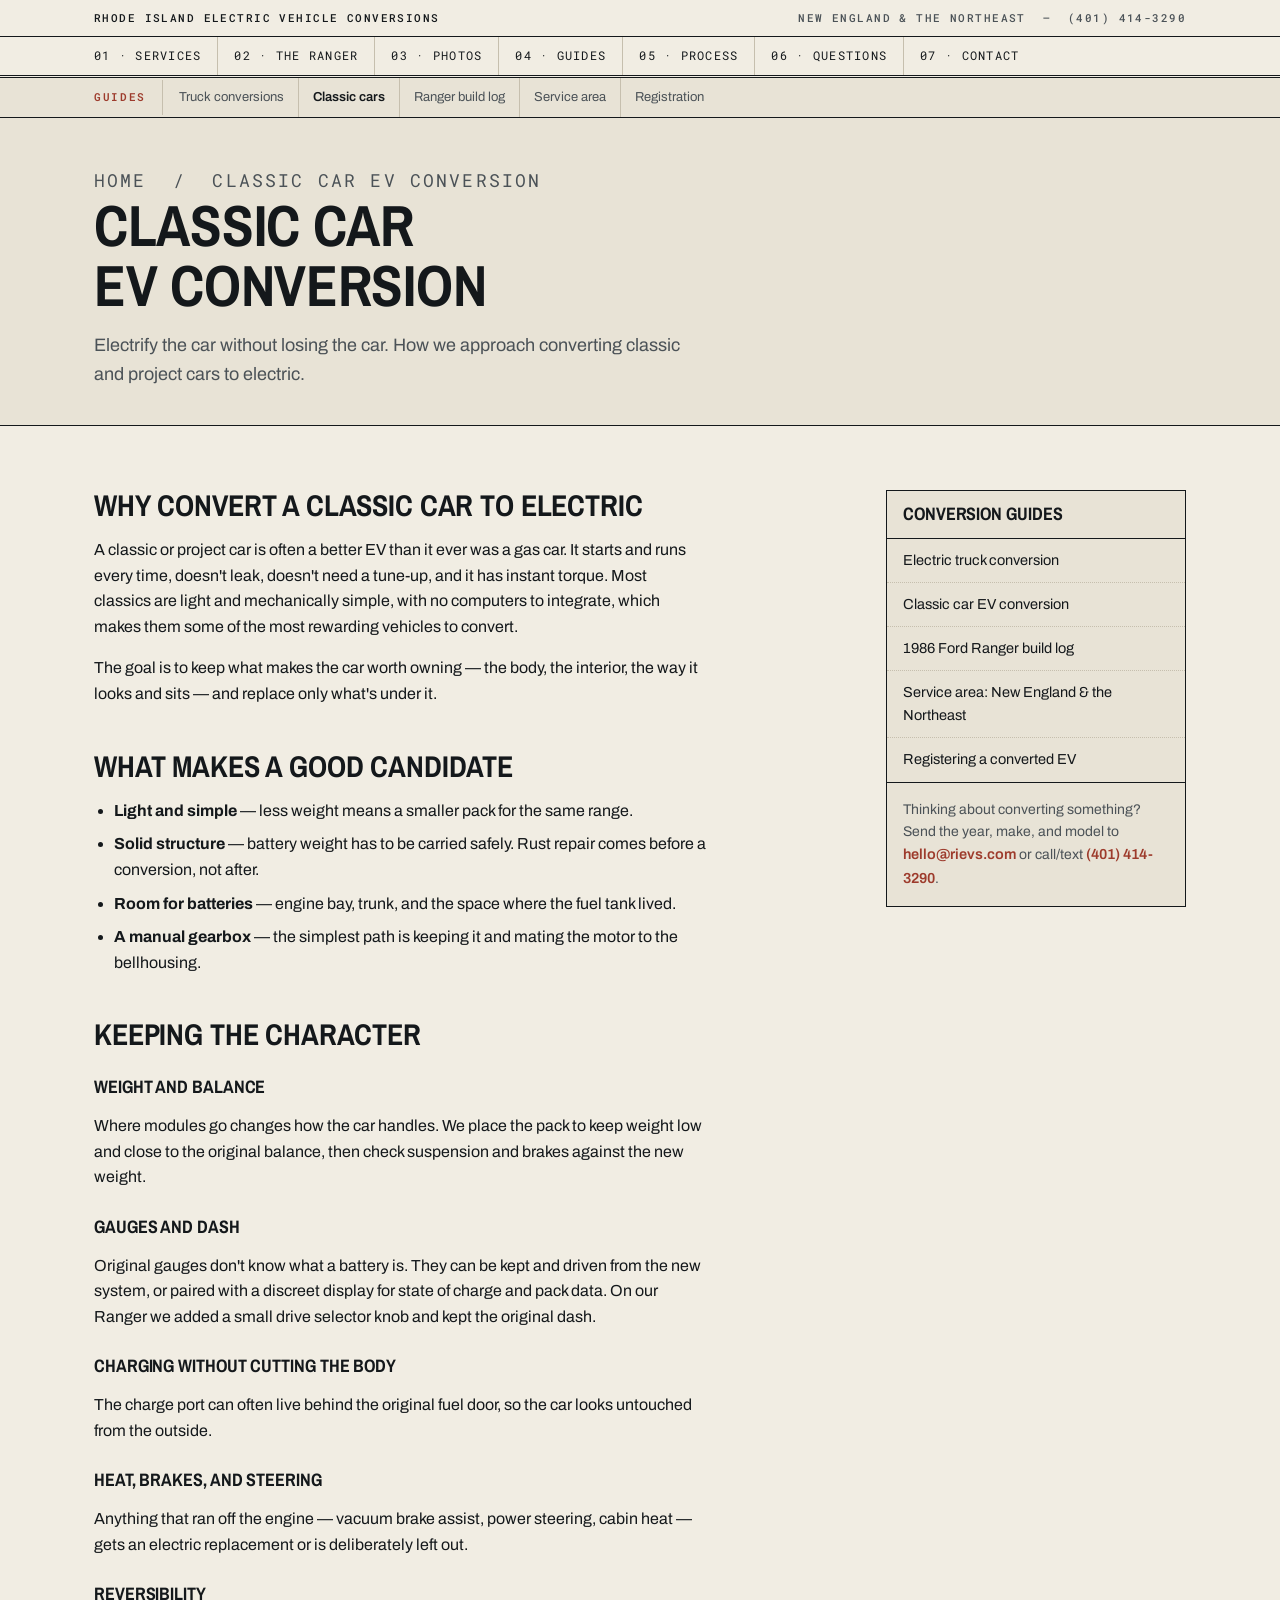
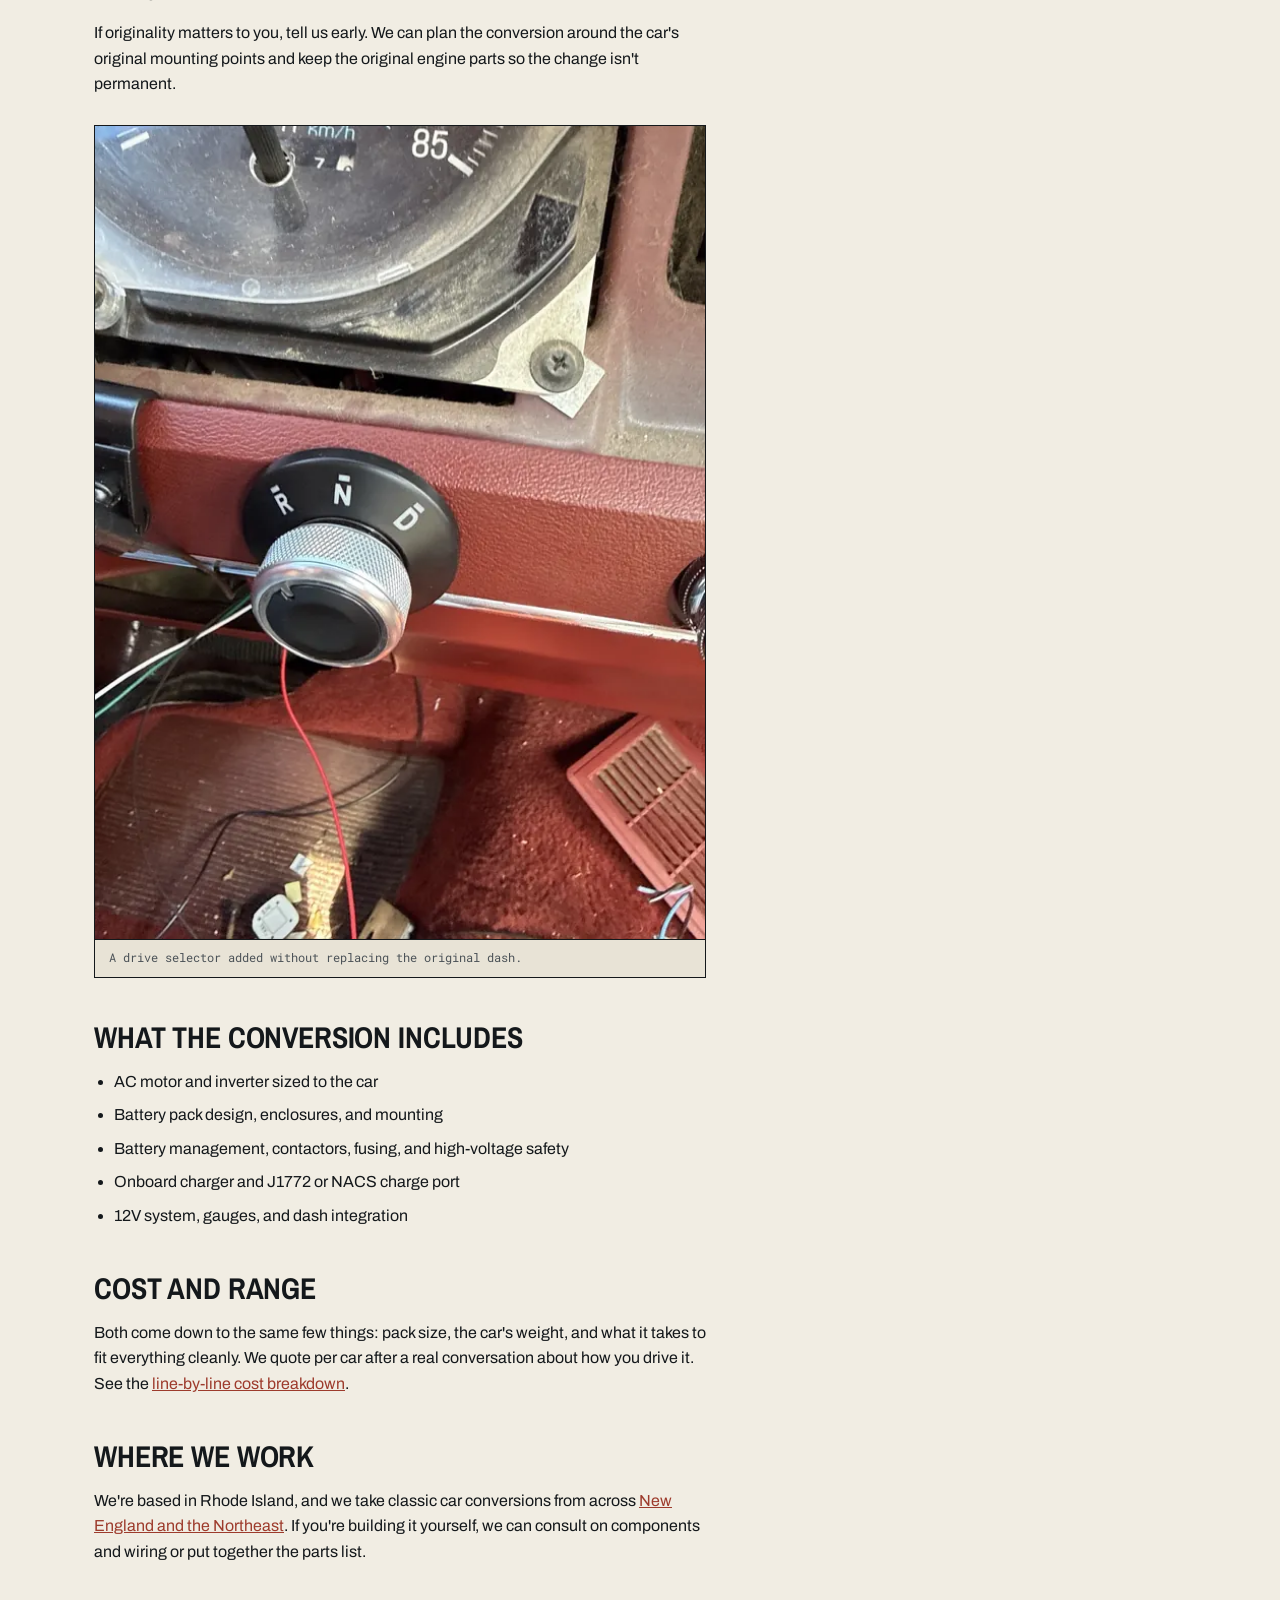
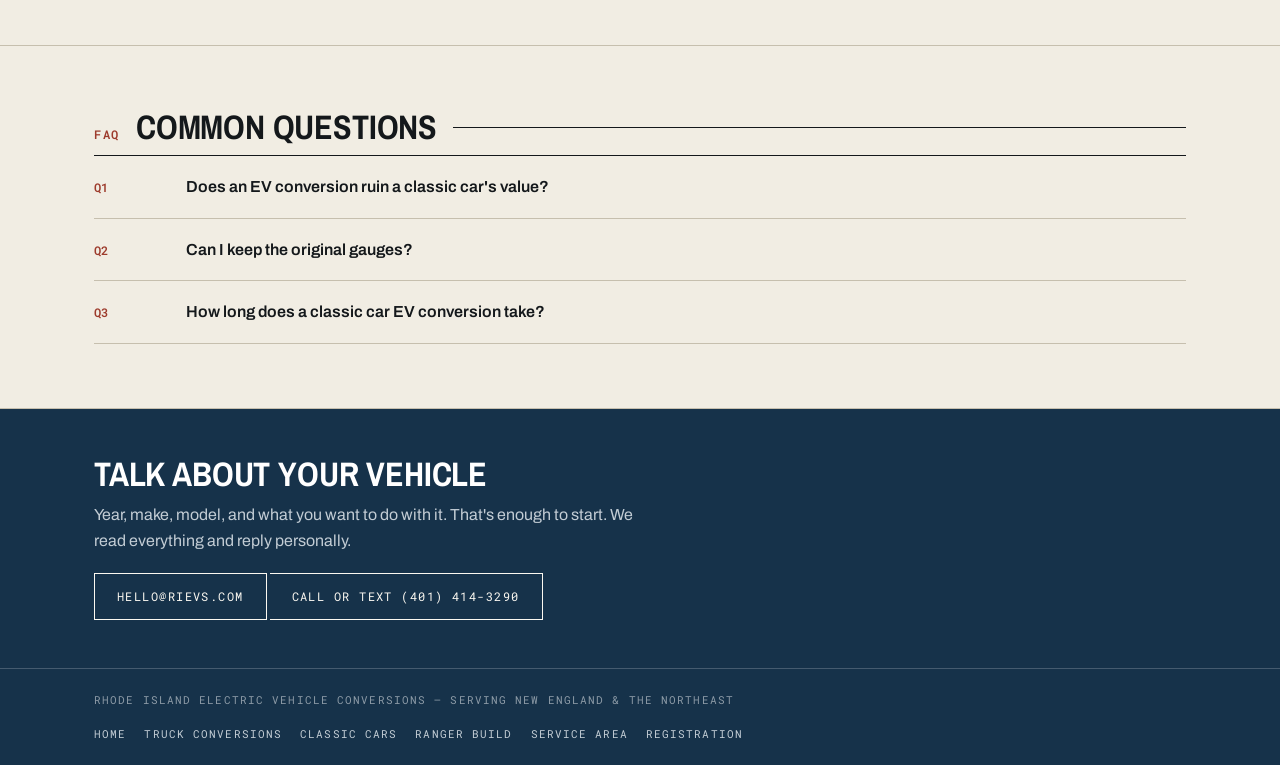
==== commit 1a40adcd: "Swap IBM Plex for Archivo Narrow, Archivo, and Roboto Mono" ====
--- a/classic-car-ev-conversion/index.html
+++ b/classic-car-ev-conversion/index.html
@@ -19,7 +19,7 @@
 <meta name="theme-color" content="#16324a">
 <link rel="preconnect" href="https://fonts.googleapis.com">
 <link rel="preconnect" href="https://fonts.gstatic.com" crossorigin>
-<link href="https://fonts.googleapis.com/css2?family=IBM+Plex+Mono:wght@400;500;600&family=IBM+Plex+Sans+Condensed:wght@600;700&family=IBM+Plex+Sans:wght@400;600&display=swap" rel="stylesheet">
+<link href="https://fonts.googleapis.com/css2?family=Archivo+Narrow:wght@600;700&family=Archivo:wght@400;600&family=Roboto+Mono:wght@400;500;600&display=swap" rel="stylesheet">
 <link rel="stylesheet" href="/assets/site.css">
 <script type="application/ld+json">
 {
--- a/assets/site.css
+++ b/assets/site.css
@@ -13,44 +13,44 @@
   html{scroll-behavior:smooth}
   body{
     margin:0; background:var(--paper); color:var(--ink);
-    font:16px/1.6 "IBM Plex Sans",ui-sans-serif,-apple-system,Helvetica,Arial,sans-serif;
+    font:16px/1.6 "Archivo",ui-sans-serif,-apple-system,Helvetica,Arial,sans-serif;
     -webkit-font-smoothing:antialiased;
   }
   a{color:var(--oxide)}
   .wrap{max-width:var(--max); margin:0 auto; padding:0 24px}
-  h1,h2,h3{font-family:"IBM Plex Sans Condensed",Impact,sans-serif; font-weight:700;
-    line-height:1.05; margin:0; text-transform:uppercase; letter-spacing:.005em}
-  .mono{font-family:"IBM Plex Mono",ui-monospace,Menlo,monospace}
+  h1,h2,h3{font-family:"Archivo Narrow","Archivo",Impact,sans-serif; font-weight:700;
+    line-height:1.04; margin:0; text-transform:uppercase; letter-spacing:-.005em}
+  .mono{font-family:"Roboto Mono",ui-monospace,Menlo,monospace}
 
   /* ---------- top bar ---------- */
   .topbar{border-bottom:1px solid var(--rule-hard); background:var(--paper)}
   .topbar .wrap{display:flex; justify-content:space-between; align-items:baseline;
     gap:16px; padding-block:9px; flex-wrap:wrap}
-  .topbar span{font-family:"IBM Plex Mono",monospace; font-size:11px; font-weight:500;
+  .topbar span{font-family:"Roboto Mono",monospace; font-size:11px; font-weight:500;
     letter-spacing:.13em; text-transform:uppercase}
   .topbar .right{color:var(--ink-2)}
   .topbar a{color:inherit; text-decoration:none}
   .topbar a:hover{color:var(--oxide)}
   .guiderail{border-bottom:1px solid var(--rule-hard); background:var(--paper-2)}
   .guiderail .wrap{display:flex; flex-wrap:wrap; align-items:baseline; gap:0; padding-block:0}
-  .guiderail .grail-label{font-family:"IBM Plex Mono",monospace; font-size:10.5px;
+  .guiderail .grail-label{font-family:"Roboto Mono",monospace; font-size:10.5px;
     letter-spacing:.16em; text-transform:uppercase; color:var(--oxide); font-weight:600;
     padding:9px 16px 9px 0; margin-right:16px; border-right:1px solid var(--rule)}
-  .guiderail a{font-family:"IBM Plex Sans",sans-serif; font-size:13px; text-decoration:none;
+  .guiderail a{font-family:"Archivo",sans-serif; font-size:13px; text-decoration:none;
     color:var(--ink-2); padding:9px 14px 9px 0; margin-right:14px;
     border-right:1px solid var(--rule)}
   .guiderail a:last-child{border-right:none; margin-right:0}
   .guiderail a:hover{color:var(--oxide)}
   .guiderail a[aria-current="page"]{color:var(--ink); font-weight:600}
   @media(max-width:640px){ .guiderail a{font-size:12px; padding-right:9px; margin-right:9px} }
-  .mailplate a.tel{display:block; margin-top:16px; font-family:"IBM Plex Mono",monospace;
+  .mailplate a.tel{display:block; margin-top:16px; font-family:"Roboto Mono",monospace;
     font-weight:500; font-size:15px; letter-spacing:.05em; color:#c2ccd4; word-break:normal}
   .mailplate a.tel:hover{color:#e6b88a}
 
   /* ---------- nav rail ---------- */
   .navrail{border-bottom:3px double var(--rule-hard); background:var(--paper)}
   .navrail .wrap{display:flex; gap:0; flex-wrap:wrap; padding-block:0}
-  .navrail a{font-family:"IBM Plex Mono",monospace; font-size:11.5px; letter-spacing:.11em;
+  .navrail a{font-family:"Roboto Mono",monospace; font-size:11.5px; letter-spacing:.11em;
     text-transform:uppercase; text-decoration:none; color:var(--ink); padding:10px 16px 10px 0;
     margin-right:16px; border-right:1px solid var(--rule)}
   .navrail a:last-child{border-right:none; margin-right:0}
@@ -68,12 +68,12 @@
   .masthead .wrap{position:relative; z-index:2; padding-block:0 44px; width:100%}
   .plate{border:1px solid rgba(241,237,227,.55); border-left-width:4px;
     padding:26px 28px 28px; max-width:720px; background:rgba(12,18,24,.34)}
-  .plate .stamp{font-family:"IBM Plex Mono",monospace; font-size:11px; letter-spacing:.16em;
+  .plate .stamp{font-family:"Roboto Mono",monospace; font-size:11px; letter-spacing:.16em;
     text-transform:uppercase; color:#e6b88a; display:block; margin-bottom:14px}
   .masthead h1{font-size:clamp(38px,7.4vw,76px); color:#fbf8f1; margin-bottom:16px}
   .masthead p{color:#d3d9de; font-size:clamp(15.5px,1.7vw,18px); max-width:52ch; margin:0 0 22px}
   .cta{display:flex; gap:0; flex-wrap:wrap}
-  .btn{font-family:"IBM Plex Mono",monospace; font-size:12px; letter-spacing:.12em;
+  .btn{font-family:"Roboto Mono",monospace; font-size:12px; letter-spacing:.12em;
     text-transform:uppercase; text-decoration:none; padding:13px 22px; border:1px solid #fbf8f1;
     display:inline-block}
   .btn-a{background:#fbf8f1; color:var(--ink)}
@@ -85,7 +85,7 @@
   /* ---------- sections ---------- */
   section{padding:64px 0; border-bottom:1px solid var(--rule)}
   .sec-head{display:flex; align-items:baseline; gap:16px; margin-bottom:10px}
-  .sec-no{font-family:"IBM Plex Mono",monospace; font-size:11.5px; font-weight:600;
+  .sec-no{font-family:"Roboto Mono",monospace; font-size:11.5px; font-weight:600;
     letter-spacing:.14em; color:var(--oxide); white-space:nowrap}
   .sec-head h2{font-size:clamp(24px,3.3vw,34px)}
   .sec-head .fill{flex:1; height:1px; background:var(--rule-hard); align-self:center}
@@ -97,12 +97,12 @@
     padding:24px 0; border-bottom:1px solid var(--rule); align-items:start}
   @media(max-width:800px){ .row{grid-template-columns:62px 1fr; gap:18px}
     .row .row-detail{grid-column:2} }
-  .row-no{font-family:"IBM Plex Mono",monospace; font-size:13px; font-weight:600; color:var(--oxide);
+  .row-no{font-family:"Roboto Mono",monospace; font-size:13px; font-weight:600; color:var(--oxide);
     padding-top:3px}
   .row h3{font-size:20px; margin-bottom:8px}
   .row p{color:var(--ink-2); font-size:15px; margin:0}
   .row ul{margin:0; padding:0; list-style:none}
-  .row li{font-family:"IBM Plex Mono",monospace; font-size:12.5px; color:var(--ink-2);
+  .row li{font-family:"Roboto Mono",monospace; font-size:12.5px; color:var(--ink-2);
     padding:5px 0; border-bottom:1px dotted var(--rule)}
   .row li:last-child{border-bottom:none}
 
@@ -112,18 +112,18 @@
   .build-fig{border-right:1px solid var(--rule-hard); background:var(--paper-2)}
   @media(max-width:800px){ .build-fig{border-right:none; border-bottom:1px solid var(--rule-hard)} }
   .build-fig .frame{aspect-ratio:4/5; overflow:hidden; display:flex; align-items:center;
-    justify-content:center; color:#8c8474; font-family:"IBM Plex Mono",monospace; font-size:12px}
+    justify-content:center; color:#8c8474; font-family:"Roboto Mono",monospace; font-size:12px}
   .build-fig img{width:100%; height:100%; object-fit:cover; display:block}
   .build-fig .cap{border-top:1px solid var(--rule-hard); padding:10px 16px;
-    font-family:"IBM Plex Mono",monospace; font-size:11.5px; color:var(--ink-2)}
+    font-family:"Roboto Mono",monospace; font-size:11.5px; color:var(--ink-2)}
   .build-data{padding:24px 26px}
   .specs{width:100%; border-collapse:collapse; font-size:14px}
   .specs td{padding:9px 0; border-bottom:1px dotted var(--rule); vertical-align:top}
-  .specs td:first-child{font-family:"IBM Plex Mono",monospace; font-size:11.5px;
+  .specs td:first-child{font-family:"Roboto Mono",monospace; font-size:11.5px;
     letter-spacing:.09em; text-transform:uppercase; color:var(--ink-2); width:46%; padding-right:14px}
   .status{margin-top:22px; border:1px solid var(--rule-hard); border-left:4px solid var(--oxide);
     padding:14px 16px; font-size:14px; color:var(--ink-2); background:var(--paper-2)}
-  .status b{font-family:"IBM Plex Mono",monospace; font-size:11px; letter-spacing:.12em;
+  .status b{font-family:"Roboto Mono",monospace; font-size:11px; letter-spacing:.12em;
     text-transform:uppercase; color:var(--ink); display:block; margin-bottom:6px}
   .repo-note{margin-top:20px; font-size:14px; color:var(--ink-2)}
 
@@ -133,10 +133,10 @@
   .gallery figure{margin:0; cursor:zoom-in}
   .gallery .frame{border:1px solid var(--rule-hard); background:var(--paper-2);
     aspect-ratio:4/3; overflow:hidden; display:flex; align-items:center; justify-content:center;
-    color:#8c8474; font-family:"IBM Plex Mono",monospace; font-size:12px}
+    color:#8c8474; font-family:"Roboto Mono",monospace; font-size:12px}
   .gallery img{width:100%; height:100%; object-fit:cover; display:block}
   .gallery figure:hover .frame{border-color:var(--oxide)}
-  .gallery figcaption{font-family:"IBM Plex Mono",monospace; font-size:11.5px; line-height:1.55;
+  .gallery figcaption{font-family:"Roboto Mono",monospace; font-size:11.5px; line-height:1.55;
     color:var(--ink-2); padding-top:9px}
   .gallery .fig-no{color:var(--oxide); font-weight:600}
   .gallery figure.tall{grid-row:span 1}
@@ -148,7 +148,7 @@
     gap:20px; padding:18px 0; font-weight:600; font-size:16px; align-items:baseline}
   @media(max-width:800px){ summary{grid-template-columns:52px 1fr; gap:14px} }
   summary::-webkit-details-marker{display:none}
-  summary .q{font-family:"IBM Plex Mono",monospace; font-size:12px; font-weight:600; color:var(--oxide)}
+  summary .q{font-family:"Roboto Mono",monospace; font-size:12px; font-weight:600; color:var(--oxide)}
   details[open] summary{border-bottom:1px dotted var(--rule)}
   .answer{padding:16px 0 22px 92px; color:var(--ink-2); font-size:15px}
   @media(max-width:800px){ .answer{padding-left:66px} }
@@ -166,16 +166,16 @@
   #contact .lede{color:#c2ccd4}
   .mailplate{border:1px solid rgba(234,238,242,.5); border-left-width:4px; padding:22px 24px;
     max-width:620px}
-  .mailplate .stamp{font-family:"IBM Plex Mono",monospace; font-size:11px; letter-spacing:.14em;
+  .mailplate .stamp{font-family:"Roboto Mono",monospace; font-size:11px; letter-spacing:.14em;
     text-transform:uppercase; color:#e6b88a; display:block; margin-bottom:10px}
-  .mailplate a{font-family:"IBM Plex Sans Condensed",sans-serif; font-weight:700;
+  .mailplate a{font-family:"Archivo Narrow","Archivo",sans-serif; font-weight:700;
     font-size:clamp(24px,4vw,36px); color:#fff; text-decoration:none; word-break:break-all}
   .mailplate a:hover{color:#e6b88a}
 
   /* ---------- colophon ---------- */
   footer{background:var(--navy); color:#8c9aa6; border-top:1px solid rgba(234,238,242,.22)}
   footer .wrap{display:flex; justify-content:space-between; gap:16px; flex-wrap:wrap;
-    padding-block:22px; font-family:"IBM Plex Mono",monospace; font-size:11px;
+    padding-block:22px; font-family:"Roboto Mono",monospace; font-size:11px;
     letter-spacing:.1em; text-transform:uppercase}
 
   /* ---------- lightbox ---------- */
@@ -184,9 +184,9 @@
   .lightbox.open{display:flex}
   .lightbox img{max-width:100%; max-height:82vh; display:block; border:1px solid rgba(241,237,227,.4)}
   .lightbox figcaption{text-align:center; color:#c2ccd4; margin-top:14px;
-    font-family:"IBM Plex Mono",monospace; font-size:12px}
+    font-family:"Roboto Mono",monospace; font-size:12px}
   .lb-close{position:absolute; top:14px; right:20px; color:#c2ccd4; font-size:28px;
-    background:none; border:none; cursor:pointer; line-height:1; font-family:"IBM Plex Mono",monospace}
+    background:none; border:none; cursor:pointer; line-height:1; font-family:"Roboto Mono",monospace}
   .lb-close:hover{color:#fff}
 
   /* ---------- skip link / focus ---------- */
@@ -197,7 +197,7 @@
 
   /* ---------- inner pages ---------- */
   .pagehead{border-bottom:1px solid var(--rule-hard); padding:48px 0 36px; background:var(--paper-2)}
-  .crumbs{font-family:"IBM Plex Mono",monospace; font-size:11px; letter-spacing:.12em; text-transform:uppercase;
+  .crumbs{font-family:"Roboto Mono",monospace; font-size:11px; letter-spacing:.12em; text-transform:uppercase;
     color:var(--ink-2); margin:0 0 16px}
   .crumbs a{color:var(--ink-2); text-decoration:none}
   .crumbs a:hover{color:var(--oxide)}
@@ -214,15 +214,17 @@
   .prose li{margin-bottom:8px}
   .prose figure{margin:28px 0; border:1px solid var(--rule-hard); background:var(--paper-2)}
   .prose figure img{width:100%; height:auto; display:block}
-  .prose figcaption{border-top:1px solid var(--rule-hard); padding:9px 14px; font-family:"IBM Plex Mono",monospace;
+  .prose figcaption{border-top:1px solid var(--rule-hard); padding:9px 14px; font-family:"Roboto Mono",monospace;
     font-size:11.5px; color:var(--ink-2)}
   .prose table{width:100%; border-collapse:collapse; font-size:14.5px; margin:18px 0}
   .prose td,.prose th{text-align:left; padding:9px 10px 9px 0; border-bottom:1px dotted var(--rule); vertical-align:top}
-  .prose th{font-family:"IBM Plex Mono",monospace; font-size:11px; letter-spacing:.1em; text-transform:uppercase;
+  .prose th{font-family:"Roboto Mono",monospace; font-size:11px; letter-spacing:.1em; text-transform:uppercase;
     color:var(--ink-2); border-bottom:1px solid var(--rule-hard)}
   .tablewrap{overflow-x:auto}
   .note{border:1px solid var(--rule-hard); border-left:4px solid var(--oxide); background:var(--paper-2);
     padding:14px 16px; font-size:14.5px; color:var(--ink-2); margin:22px 0}
+  .firsthand{border:1px solid var(--rule-hard); border-left:4px solid var(--navy);
+    background:#e6eaef; padding:14px 16px; margin:20px 0}
   .aside{position:sticky; top:20px; border:1px solid var(--rule-hard); background:var(--paper-2)}
   @media(max-width:900px){ .aside{position:static} }
   .aside h2{font-size:18px; padding:14px 16px; border-bottom:1px solid var(--rule-hard)}
@@ -239,7 +241,7 @@
   @media(max-width:800px){ .linkrow{grid-template-columns:62px 1fr; gap:18px} .linkrow .go{display:none} }
   .linkrow:hover h3{color:var(--oxide)}
   .linkrow p{margin:4px 0 0; color:var(--ink-2); font-size:15px}
-  .linkrow .go{font-family:"IBM Plex Mono",monospace; font-size:12px; letter-spacing:.1em; color:var(--oxide)}
+  .linkrow .go{font-family:"Roboto Mono",monospace; font-size:12px; letter-spacing:.1em; color:var(--oxide)}
   .cta-band{background:var(--navy); color:#eaeef2; padding:48px 0; border-bottom:none}
   .cta-band h2{color:#fff; font-size:clamp(24px,3.3vw,34px); margin-bottom:10px}
   .cta-band p{color:#c2ccd4; max-width:60ch; margin:0 0 20px}
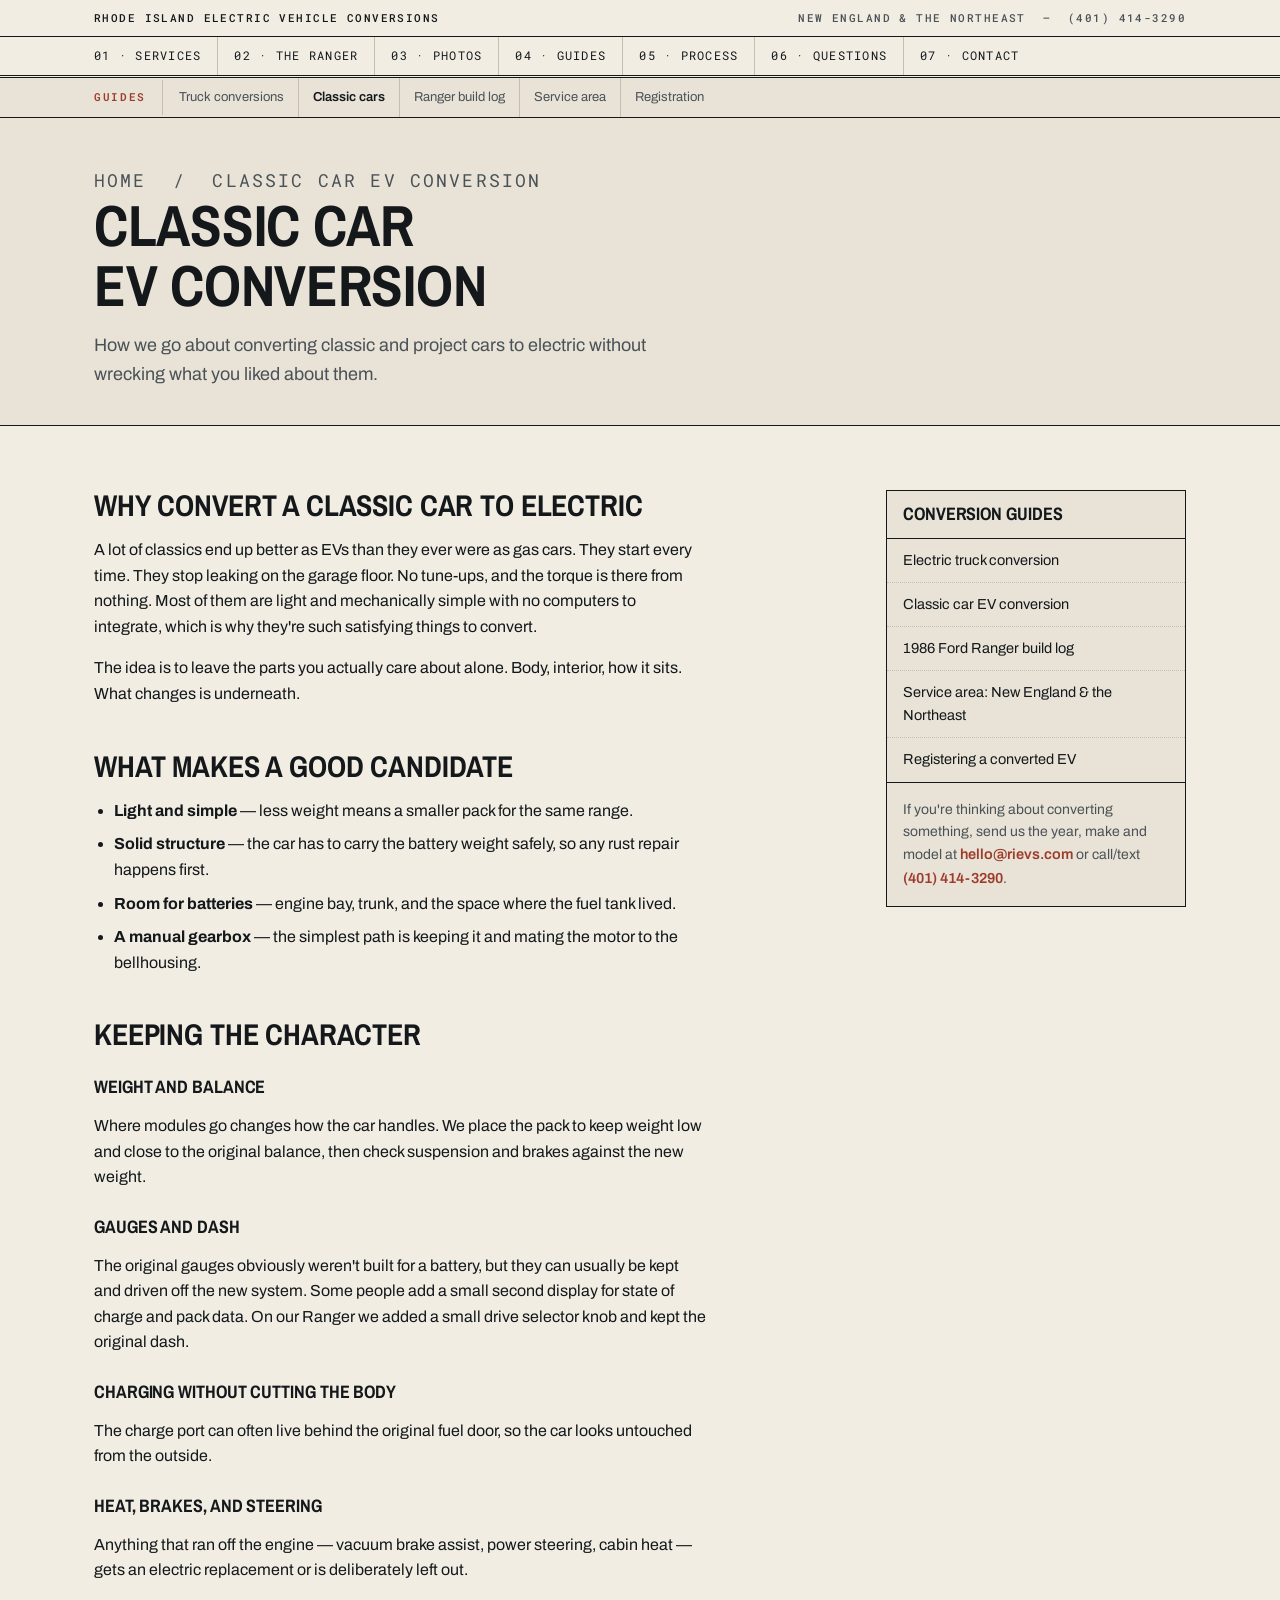
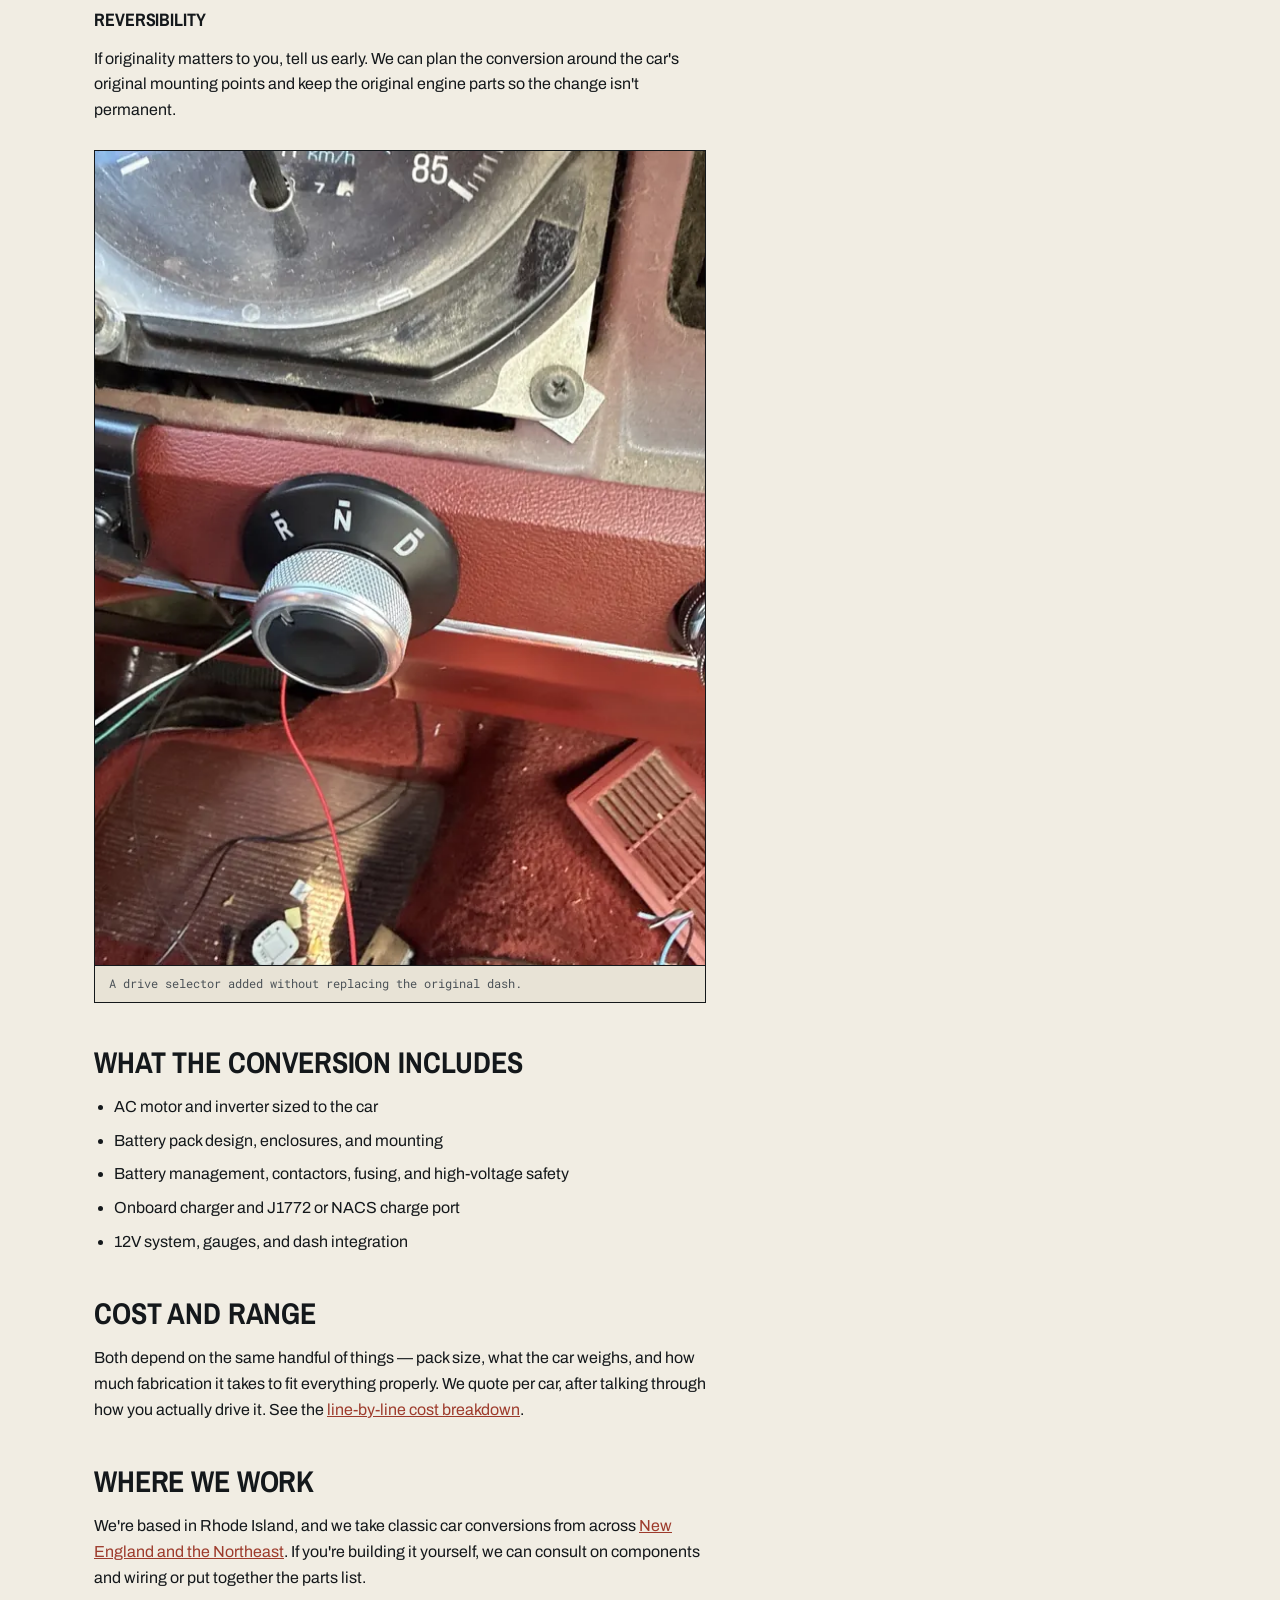
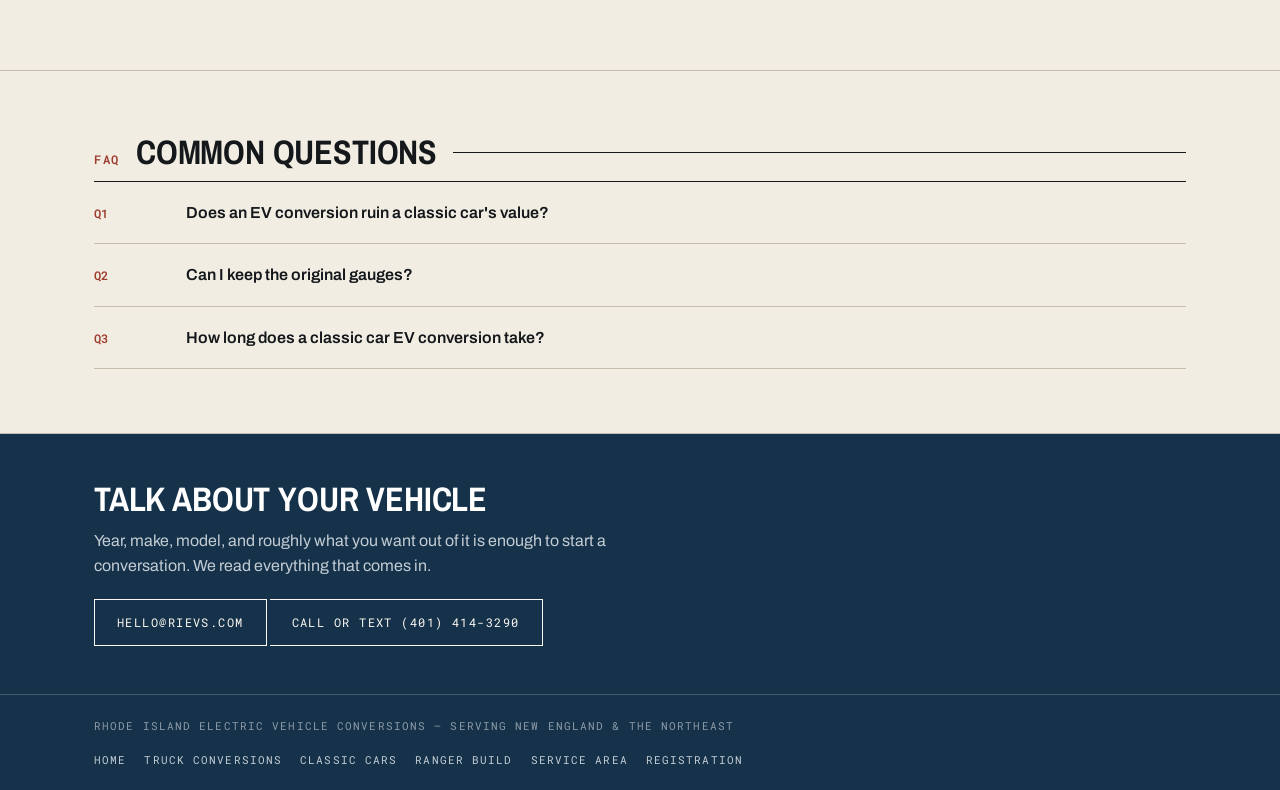
==== commit ceb1f5e0: "Rewrite copy sitewide to cut the AI tells" ====
--- a/classic-car-ev-conversion/index.html
+++ b/classic-car-ev-conversion/index.html
@@ -72,7 +72,9 @@
           "name": "Does an EV conversion ruin a classic car's value?",
           "acceptedAnswer": {
             "@type": "Answer",
-            "text": "It depends on the car. For rare, numbers-matching cars, a reversible conversion that keeps the original parts is the safer approach. For drivers and project cars, a well-done conversion can make the car far more usable. Talk to us before you start."
+            "text": "Depends entirely on the car. If it's rare or numbers-matching, keep the original parts and
+              do it reversibly. If it's a driver or a project car, converting it well usually means you
+              use it more, which is worth something too. Worth talking it through before you start."
           }
         },
         {
@@ -135,7 +137,8 @@
   <div class="wrap">
     <p class="crumbs"><a href="/">Home</a> &nbsp;/&nbsp; Classic car EV conversion</p>
     <h1>Classic car EV conversion</h1>
-    <p>Electrify the car without losing the car. How we approach converting classic and project cars to electric.</p>
+    <p>How we go about converting classic and project cars to electric without wrecking what you liked
+      about them.</p>
   </div>
 </header>
 
@@ -143,18 +146,18 @@
   <div class="wrap article">
     <article class="prose">
       <h2>Why convert a classic car to electric</h2>
-      <p>A classic or project car is often a better EV than it ever was a gas car. It starts and runs
-        every time, doesn't leak, doesn't need a tune-up, and it has instant torque. Most classics are light and
-        mechanically simple, with no computers to integrate, which makes them some of the most rewarding
-        vehicles to convert.</p>
-      <p>The goal is to keep what makes the car worth owning &mdash; the body, the interior, the way it looks
-        and sits &mdash; and replace only what's under it.</p>
+      <p>A lot of classics end up better as EVs than they ever were as gas cars. They start every time.
+        They stop leaking on the garage floor. No tune-ups, and the torque is there from nothing. Most
+        of them are light and mechanically simple with no computers to integrate, which is why they're
+        such satisfying things to convert.</p>
+      <p>The idea is to leave the parts you actually care about alone. Body, interior, how it sits. What
+        changes is underneath.</p>
 
       <h2>What makes a good candidate</h2>
       <ul>
         <li><b>Light and simple</b> &mdash; less weight means a smaller pack for the same range.</li>
-        <li><b>Solid structure</b> &mdash; battery weight has to be carried safely. Rust repair comes before
-          a conversion, not after.</li>
+        <li><b>Solid structure</b> &mdash; the car has to carry the battery weight safely, so any rust
+          repair happens first.</li>
         <li><b>Room for batteries</b> &mdash; engine bay, trunk, and the space where the fuel tank lived.</li>
         <li><b>A manual gearbox</b> &mdash; the simplest path is keeping it and mating the motor to the bellhousing.</li>
       </ul>
@@ -164,8 +167,8 @@
       <p>Where modules go changes how the car handles. We place the pack to keep weight low and close to the
         original balance, then check suspension and brakes against the new weight.</p>
       <h3>Gauges and dash</h3>
-      <p>Original gauges don't know what a battery is. They can be kept and driven from the new system, or
-        paired with a discreet display for state of charge and pack data. On our Ranger we added a small
+      <p>The original gauges obviously weren't built for a battery, but they can usually be kept and driven
+        off the new system. Some people add a small second display for state of charge and pack data. On our Ranger we added a small
         drive selector knob and kept the original dash.</p>
       <h3>Charging without cutting the body</h3>
       <p>The charge port can often live behind the original fuel door, so the car looks untouched from
@@ -193,8 +196,9 @@
       </ul>
 
       <h2>Cost and range</h2>
-      <p>Both come down to the same few things: pack size, the car's weight, and what it takes to fit
-        everything cleanly. We quote per car after a real conversation about how you drive it. See the
+      <p>Both depend on the same handful of things &mdash; pack size, what the car weighs, and how much
+        fabrication it takes to fit everything properly. We quote per car, after talking through how you
+        actually drive it. See the
         <a href="/#faq">line-by-line cost breakdown</a>.</p>
 
       <h2>Where we work</h2>
@@ -212,7 +216,7 @@
         <li><a href="/ev-conversion-new-england/">Service area: New England &amp; the Northeast</a></li>
         <li><a href="/ev-conversion-registration/">Registering a converted EV</a></li>
       </ul>
-      <div class="ask">Thinking about converting something? Send the year, make, and model to
+      <div class="ask">If you're thinking about converting something, send us the year, make and model at
         <a href="mailto:hello@rievs.com?subject=EV%20conversion%20inquiry">hello@rievs.com</a> or call/text <a href="tel:+14014143290">(401) 414-3290</a>.</div>
     </aside>
   </div>
@@ -240,7 +244,7 @@
 <section class="cta-band">
   <div class="wrap">
     <h2>Talk about your vehicle</h2>
-    <p>Year, make, model, and what you want to do with it. That's enough to start. We read everything and reply personally.</p>
+    <p>Year, make, model, and roughly what you want out of it is enough to start a conversation. We read everything that comes in.</p>
     <a class="btn" href="mailto:hello@rievs.com?subject=EV%20conversion%20inquiry">hello@rievs.com</a>
     <a class="btn" href="tel:+14014143290" style="border-left:none">Call or text (401) 414-3290</a>
   </div>
